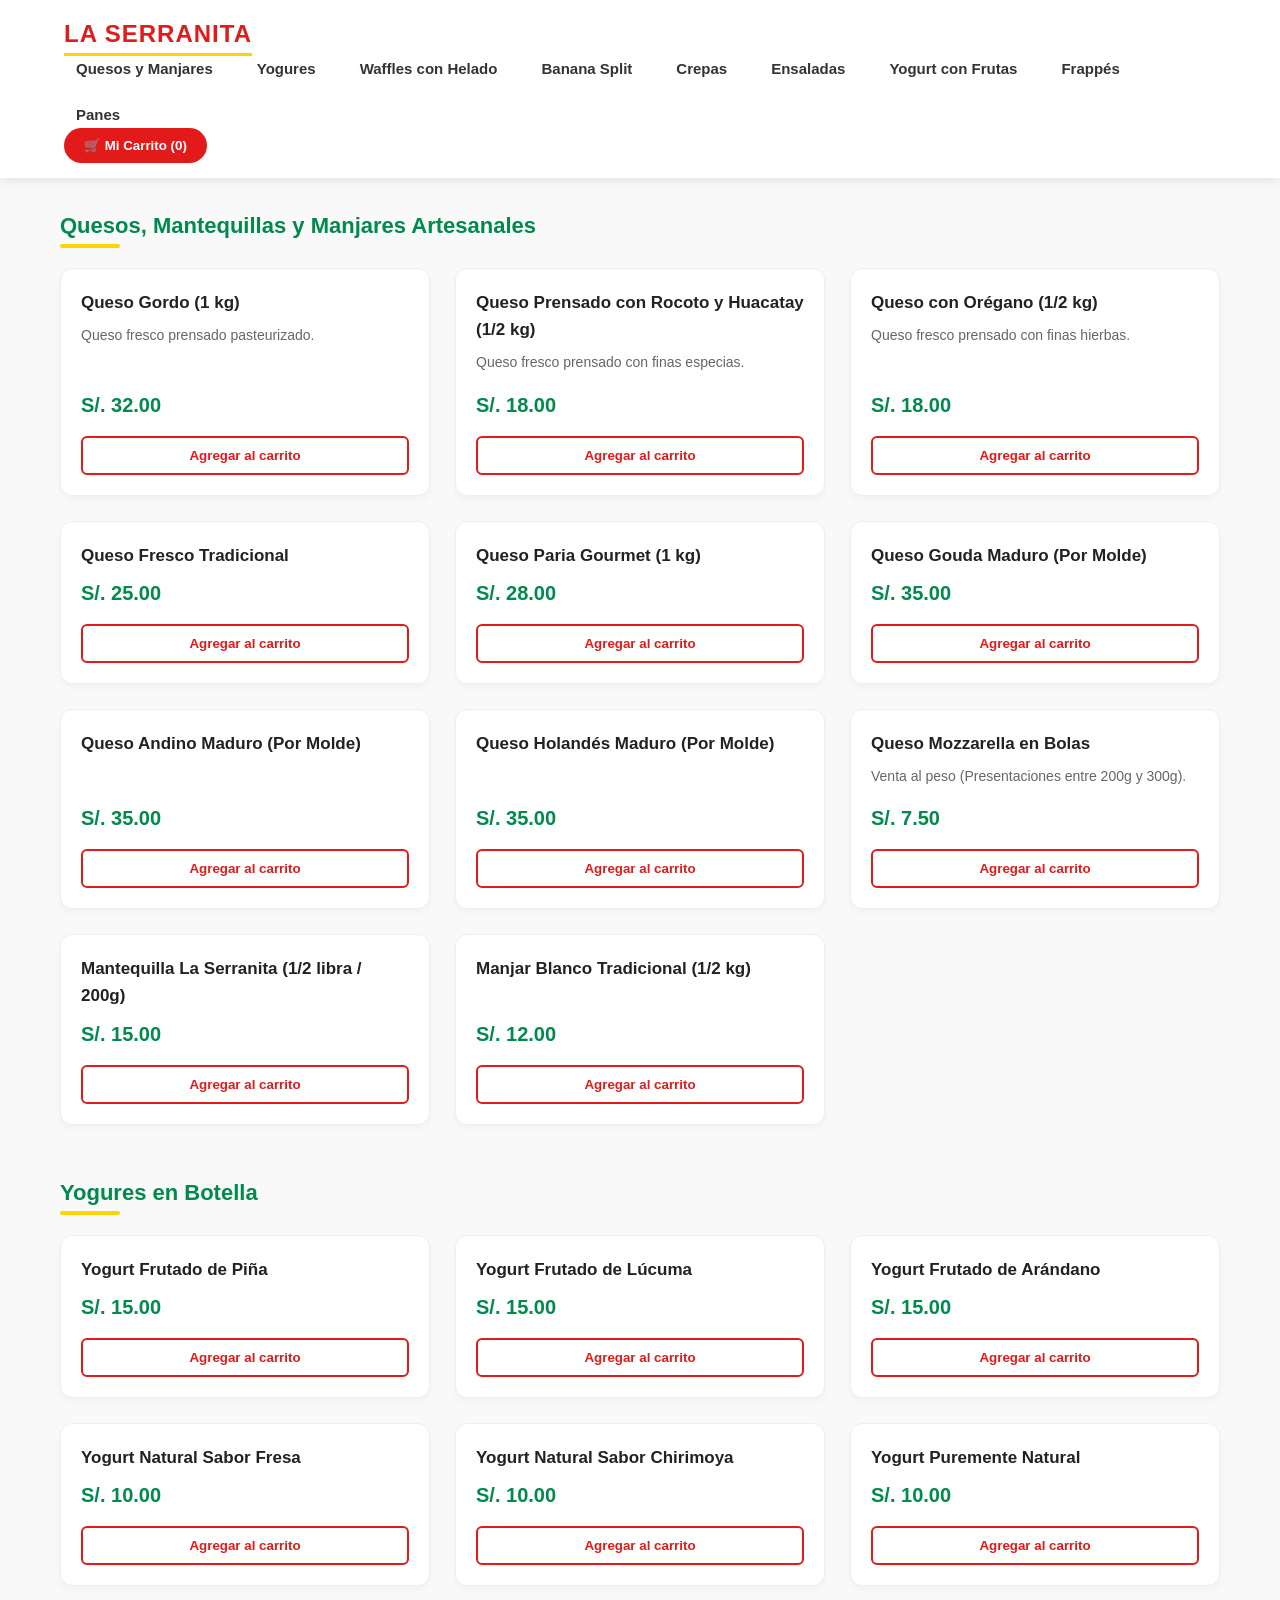
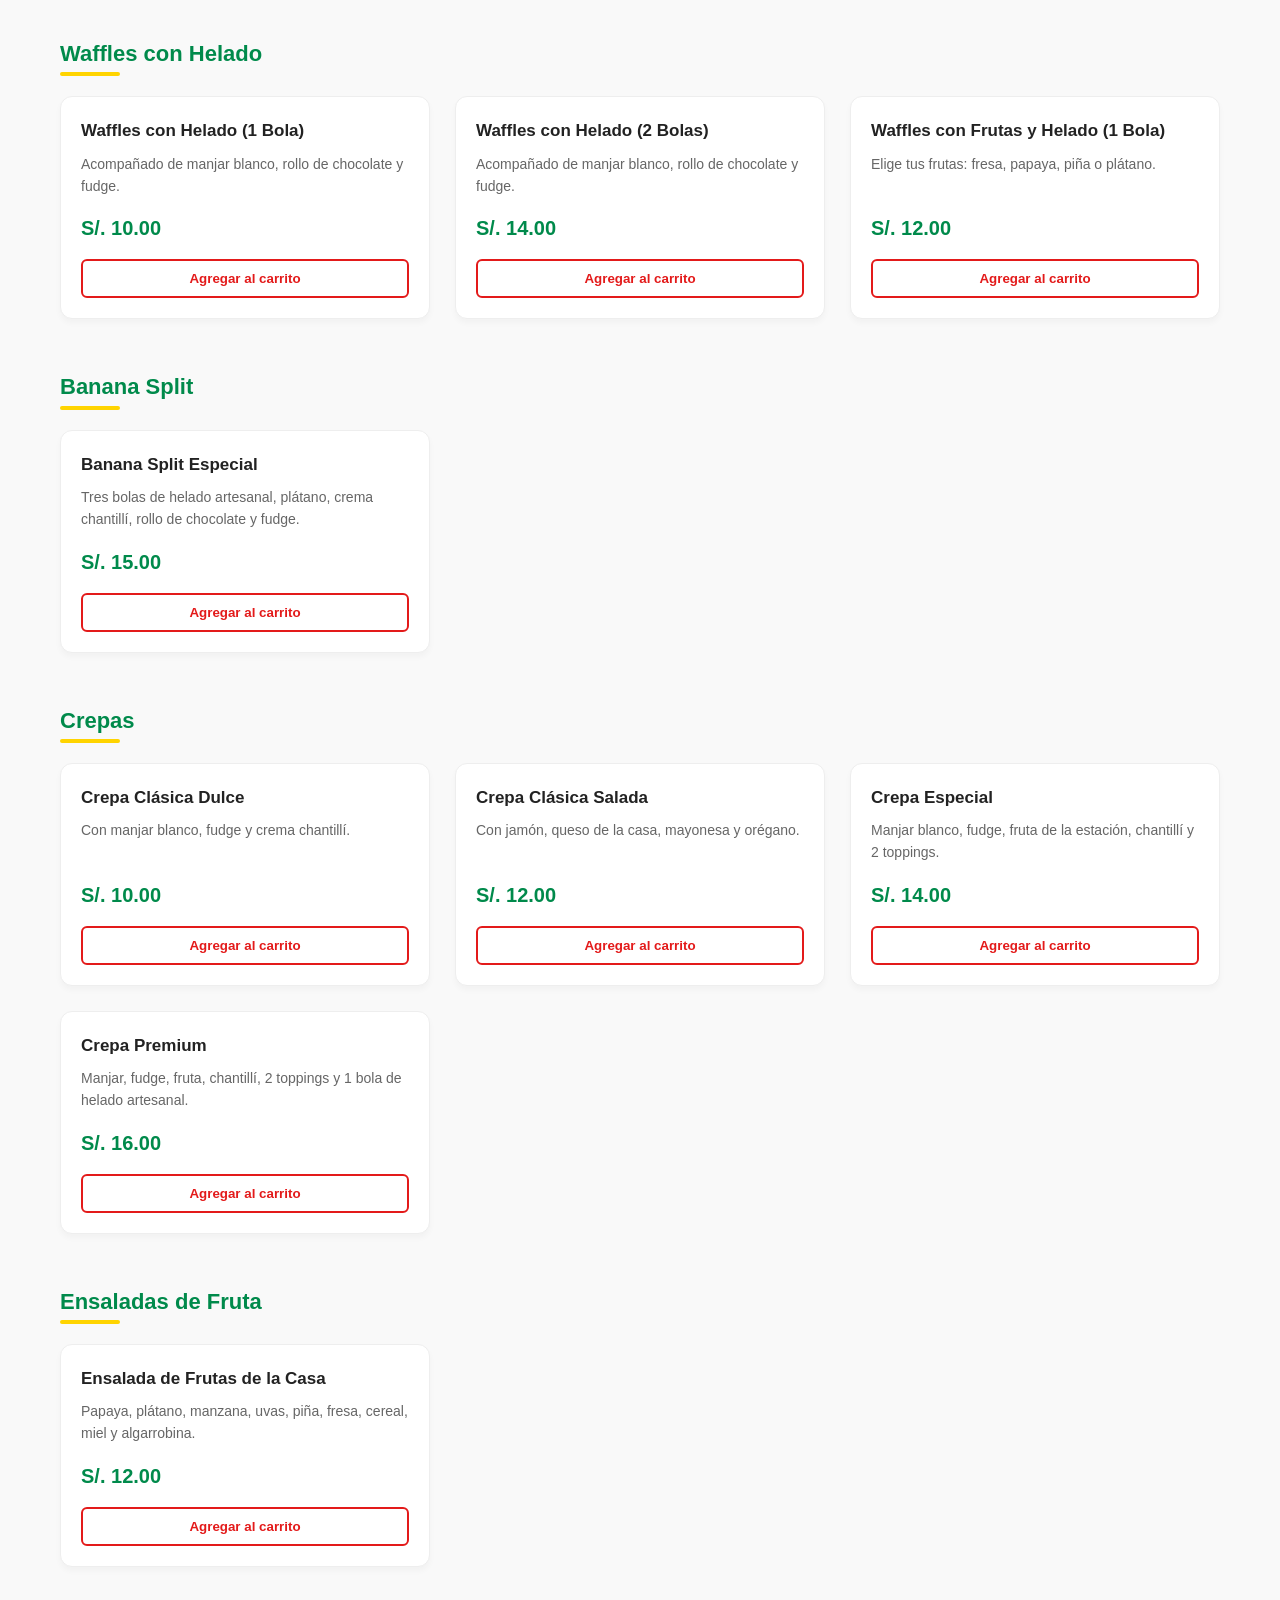
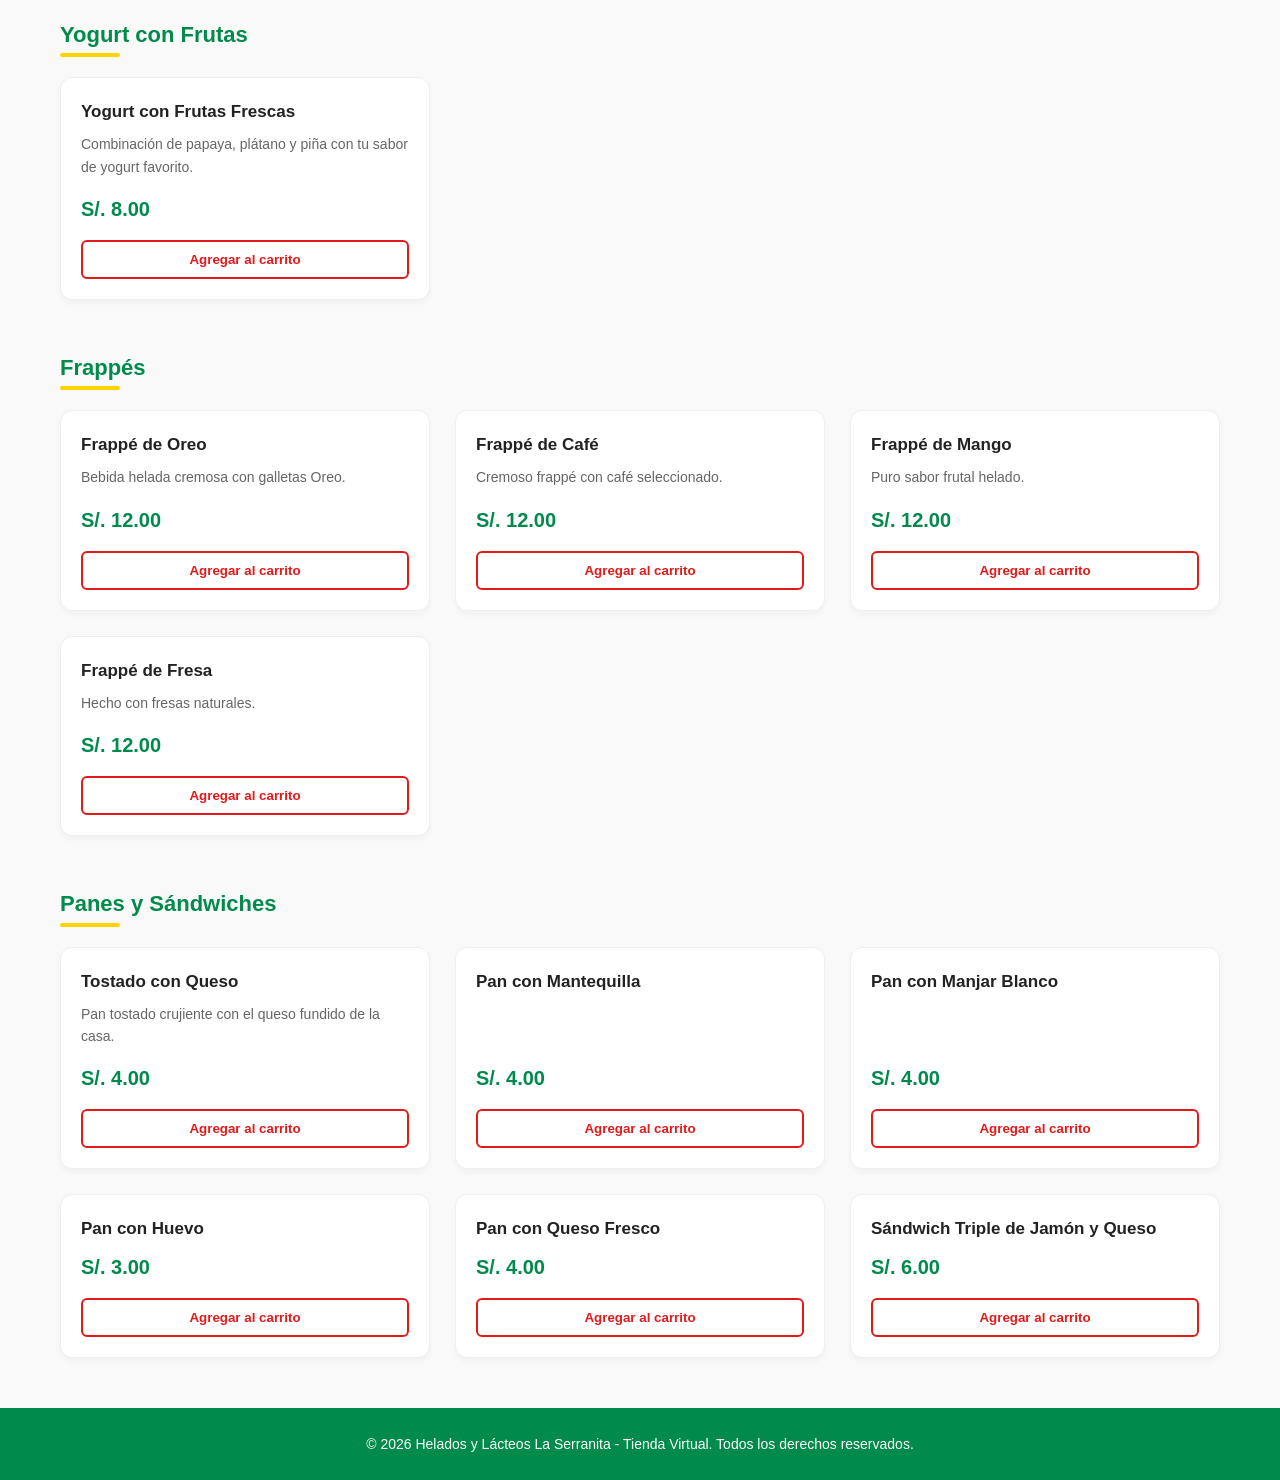
==== indice.html @ 6b5b80c8 "prueba" ====
<!DOCTYPE html>
<html lang="es">
<head>
    <meta charset="UTF-8">
    <meta name="viewport" content="width=device-width, initial-scale=1.0">
    <title>La Serranita - Helados, Lácteos y Cafetería</title>
    <link rel="stylesheet" href="estilos.css">
</head>
<body>

    <header>
        <div class="logo">
            <h1>La Serranita</h1>
        </div>
        <nav>
            <ul>
                <li><a href="#quesos-manjares">Quesos y Manjares</a></li>
                <li><a href="#yogures">Yogures</a></li>
                <li><a href="#waffles">Waffles con Helado</a></li>
                <li><a href="#banana-split">Banana Split</a></li>
                <li><a href="#crepas">Crepas</a></li>
                <li><a href="#ensaladas">Ensaladas</a></li>
                <li><a href="#yogurt-frutas">Yogurt con Frutas</a></li>
                <li><a href="#frappes">Frappés</a></li>
                <li><a href="#panes">Panes</a></li>
            </ul>
        </nav>
        <div class="carrito-compras">
            <button type="button">🛒 Mi Carrito (0)</button>
        </div>
    </header>

    <main>

        <section id="quesos-manjares">
            <h2>Quesos, Mantequillas y Manjares Artesanales</h2>
            <div class="grid-productos">
                <article class="item-producto">
                    <h3>Queso Gordo (1 kg)</h3>
                    <p>Queso fresco prensado pasteurizado.</p>
                    <p class="precio">S/. 32.00</p>
                    <button type="button">Agregar al carrito</button>
                </article>
                <article class="item-producto">
                    <h3>Queso Prensado con Rocoto y Huacatay (1/2 kg)</h3>
                    <p>Queso fresco prensado con finas especias.</p>
                    <p class="precio">S/. 18.00</p>
                    <button type="button">Agregar al carrito</button>
                </article>
                <article class="item-producto">
                    <h3>Queso con Orégano (1/2 kg)</h3>
                    <p>Queso fresco prensado con finas hierbas.</p>
                    <p class="precio">S/. 18.00</p>
                    <button type="button">Agregar al carrito</button>
                </article>
                <article class="item-producto">
                    <h3>Queso Fresco Tradicional</h3>
                    <p class="precio">S/. 25.00</p>
                    <button type="button">Agregar al carrito</button>
                </article>
                <article class="item-producto">
                    <h3>Queso Paria Gourmet (1 kg)</h3>
                    <p class="precio">S/. 28.00</p>
                    <button type="button">Agregar al carrito</button>
                </article>
                <article class="item-producto">
                    <h3>Queso Gouda Maduro (Por Molde)</h3>
                    <p class="precio">S/. 35.00</p>
                    <button type="button">Agregar al carrito</button>
                </article>
                <article class="item-producto">
                    <h3>Queso Andino Maduro (Por Molde)</h3>
                    <p class="precio">S/. 35.00</p>
                    <button type="button">Agregar al carrito</button>
                </article>
                <article class="item-producto">
                    <h3>Queso Holandés Maduro (Por Molde)</h3>
                    <p class="precio">S/. 35.00</p>
                    <button type="button">Agregar al carrito</button>
                </article>
                <article class="item-producto">
                    <h3>Queso Mozzarella en Bolas</h3>
                    <p>Venta al peso (Presentaciones entre 200g y 300g).</p>
                    <p class="precio">S/. 7.50</p>
                    <button type="button">Agregar al carrito</button>
                </article>
                <article class="item-producto">
                    <h3>Mantequilla La Serranita (1/2 libra / 200g)</h3>
                    <p class="precio">S/. 15.00</p>
                    <button type="button">Agregar al carrito</button>
                </article>
                <article class="item-producto">
                    <h3>Manjar Blanco Tradicional (1/2 kg)</h3>
                    <p class="precio">S/. 12.00</p>
                    <button type="button">Agregar al carrito</button>
                </article>
            </div>
        </section>

        <section id="yogures">
            <h2>Yogures en Botella</h2>
            <div class="grid-productos">
                <article class="item-producto">
                    <h3>Yogurt Frutado de Piña</h3>
                    <p class="precio">S/. 15.00</p>
                    <button type="button">Agregar al carrito</button>
                </article>
                <article class="item-producto">
                    <h3>Yogurt Frutado de Lúcuma</h3>
                    <p class="precio">S/. 15.00</p>
                    <button type="button">Agregar al carrito</button>
                </article>
                <article class="item-producto">
                    <h3>Yogurt Frutado de Arándano</h3>
                    <p class="precio">S/. 15.00</p>
                    <button type="button">Agregar al carrito</button>
                </article>
                <article class="item-producto">
                    <h3>Yogurt Natural Sabor Fresa</h3>
                    <p class="precio">S/. 10.00</p>
                    <button type="button">Agregar al carrito</button>
                </article>
                <article class="item-producto">
                    <h3>Yogurt Natural Sabor Chirimoya</h3>
                    <p class="precio">S/. 10.00</p>
                    <button type="button">Agregar al carrito</button>
                </article>
                <article class="item-producto">
                    <h3>Yogurt Puremente Natural</h3>
                    <p class="precio">S/. 10.00</p>
                    <button type="button">Agregar al carrito</button>
                </article>
            </div>
        </section>

        <section id="waffles">
            <h2>Waffles con Helado</h2>
            <div class="grid-productos">
                <article class="item-producto">
                    <h3>Waffles con Helado (1 Bola)</h3>
                    <p>Acompañado de manjar blanco, rollo de chocolate y fudge.</p>
                    <p class="precio">S/. 10.00</p>
                    <button type="button">Agregar al carrito</button>
                </article>
                <article class="item-producto">
                    <h3>Waffles con Helado (2 Bolas)</h3>
                    <p>Acompañado de manjar blanco, rollo de chocolate y fudge.</p>
                    <p class="precio">S/. 14.00</p>
                    <button type="button">Agregar al carrito</button>
                </article>
                <article class="item-producto">
                    <h3>Waffles con Frutas y Helado (1 Bola)</h3>
                    <p>Elige tus frutas: fresa, papaya, piña o plátano.</p>
                    <p class="precio">S/. 12.00</p>
                    <button type="button">Agregar al carrito</button>
                </article>
            </div>
        </section>

        <section id="banana-split">
            <h2>Banana Split</h2>
            <div class="grid-productos">
                <article class="item-producto">
                    <h3>Banana Split Especial</h3>
                    <p>Tres bolas de helado artesanal, plátano, crema chantillí, rollo de chocolate y fudge.</p>
                    <p class="precio">S/. 15.00</p>
                    <button type="button">Agregar al carrito</button>
                </article>
            </div>
        </section>

        <section id="crepas">
            <h2>Crepas</h2>
            <div class="grid-productos">
                <article class="item-producto">
                    <h3>Crepa Clásica Dulce</h3>
                    <p>Con manjar blanco, fudge y crema chantillí.</p>
                    <p class="precio">S/. 10.00</p>
                    <button type="button">Agregar al carrito</button>
                </article>
                <article class="item-producto">
                    <h3>Crepa Clásica Salada</h3>
                    <p>Con jamón, queso de la casa, mayonesa y orégano.</p>
                    <p class="precio">S/. 12.00</p>
                    <button type="button">Agregar al carrito</button>
                </article>
                <article class="item-producto">
                    <h3>Crepa Especial</h3>
                    <p>Manjar blanco, fudge, fruta de la estación, chantillí y 2 toppings.</p>
                    <p class="precio">S/. 14.00</p>
                    <button type="button">Agregar al carrito</button>
                </article>
                <article class="item-producto">
                    <h3>Crepa Premium</h3>
                    <p>Manjar, fudge, fruta, chantillí, 2 toppings y 1 bola de helado artesanal.</p>
                    <p class="precio">S/. 16.00</p>
                    <button type="button">Agregar al carrito</button>
                </article>
            </div>
        </section>

        <section id="ensaladas">
            <h2>Ensaladas de Fruta</h2>
            <div class="grid-productos">
                <article class="item-producto">
                    <h3>Ensalada de Frutas de la Casa</h3>
                    <p>Papaya, plátano, manzana, uvas, piña, fresa, cereal, miel y algarrobina.</p>
                    <p class="precio">S/. 12.00</p>
                    <button type="button">Agregar al carrito</button>
                </article>
            </div>
        </section>

        <section id="yogurt-frutas">
            <h2>Yogurt con Frutas</h2>
            <div class="grid-productos">
                <article class="item-producto">
                    <h3>Yogurt con Frutas Frescas</h3>
                    <p>Combinación de papaya, plátano y piña con tu sabor de yogurt favorito.</p>
                    <p class="precio">S/. 8.00</p>
                    <button type="button">Agregar al carrito</button>
                </article>
            </div>
        </section>

        <section id="frappes">
            <h2>Frappés</h2>
            <div class="grid-productos">
                <article class="item-producto">
                    <h3>Frappé de Oreo</h3>
                    <p>Bebida helada cremosa con galletas Oreo.</p>
                    <p class="precio">S/. 12.00</p>
                    <button type="button">Agregar al carrito</button>
                </article>
                <article class="item-producto">
                    <h3>Frappé de Café</h3>
                    <p>Cremoso frappé con café seleccionado.</p>
                    <p class="precio">S/. 12.00</p>
                    <button type="button">Agregar al carrito</button>
                </article>
                <article class="item-producto">
                    <h3>Frappé de Mango</h3>
                    <p>Puro sabor frutal helado.</p>
                    <p class="precio">S/. 12.00</p>
                    <button type="button">Agregar al carrito</button>
                </article>
                <article class="item-producto">
                    <h3>Frappé de Fresa</h3>
                    <p>Hecho con fresas naturales.</p>
                    <p class="precio">S/. 12.00</p>
                    <button type="button">Agregar al carrito</button>
                </article>
            </div>
        </section>

        <section id="panes">
            <h2>Panes y Sándwiches</h2>
            <div class="grid-productos">
                <article class="item-producto">
                    <h3>Tostado con Queso</h3>
                    <p>Pan tostado crujiente con el queso fundido de la casa.</p>
                    <p class="precio">S/. 4.00</p>
                    <button type="button">Agregar al carrito</button>
                </article>
                <article class="item-producto">
                    <h3>Pan con Mantequilla</h3>
                    <p class="precio">S/. 4.00</p>
                    <button type="button">Agregar al carrito</button>
                </article>
                <article class="item-producto">
                    <h3>Pan con Manjar Blanco</h3>
                    <p class="precio">S/. 4.00</p>
                    <button type="button">Agregar al carrito</button>
                </article>
                <article class="item-producto">
                    <h3>Pan con Huevo</h3>
                    <p class="precio">S/. 3.00</p>
                    <button type="button">Agregar al carrito</button>
                </article>
                <article class="item-producto">
                    <h3>Pan con Queso Fresco</h3>
                    <p class="precio">S/. 4.00</p>
                    <button type="button">Agregar al carrito</button>
                </article>
                <article class="item-producto">
                    <h3>Sándwich Triple de Jamón y Queso</h3>
                    <p class="precio">S/. 6.00</p>
                    <button type="button">Agregar al carrito</button>
                </article>
            </div>
        </section>

    </main>

    <footer>
        <p>&copy; 2026 Helados y Lácteos La Serranita - Tienda Virtual. Todos los derechos reservados.</p>
    </footer>

</body>
</html>
---- estilos.css ----
/* ==========================================================================
   1. CONFIGURACIÓN GENERAL Y VARIABLES DE COLOR
   ========================================================================== */
:root {
    --color-principal-rojo: #E31A1A;   /* Rojo del logo */
    --color-secundario-verde: #008A4B; /* Verde del logo */
    --color-acento-amarillo: #FFD400;  /* Amarillo del logo */
    --color-fondo-gris: #F9F9F9;       /* Fondo suave para la web */
    --color-texto-oscuro: #333333;     /* Texto legible */
    --fuente-principal: 'Segoe UI', Tahoma, Geneva, Verdana, sans-serif;
}

* {
    margin: 0;
    padding: 0;
    box-sizing: border-box;
}

body {
    font-family: var(--fuente-principal);
    background-color: var(--color-fondo-gris);
    color: var(--color-texto-oscuro);
    line-height: 1.6;
}

/* ==========================================================================
   2. CABECERA (HEADER) Y NAVEGACIÓN
   ========================================================================== */
header {
    background-color: #FFFFFF;
    box-shadow: 0 4px 10px rgba(0,0,0,0.08);
    position: sticky;
    top: 0;
    z-index: 1000;
    padding: 15px 5%;
    display: flex;
    justify-content: space-between;
    align-items: center;
    flex-wrap: wrap;
}

.logo h1 {
    color: var(--color-principal-rojo);
    font-size: 24px;
    font-weight: 800;
    text-transform: uppercase;
    letter-spacing: 1px;
    border-bottom: 3px solid var(--color-acento-amarillo);
}

nav ul {
    display: flex;
    list-style: none;
    gap: 20px;
    flex-wrap: wrap;
}

nav ul li a {
    text-decoration: none;
    color: var(--color-texto-oscuro);
    font-weight: 600;
    font-size: 15px;
    padding: 8px 12px;
    border-radius: 5px;
    transition: all 0.3s ease;
}

/* Efecto al pasar el mouse por el menú */
nav ul li a:hover {
    color: #FFFFFF;
    background-color: var(--color-secundario-verde);
}

/* Botón del Carrito */
.carrito-compras button {
    background-color: var(--color-principal-rojo);
    color: #FFFFFF;
    border: none;
    padding: 10px 20px;
    font-weight: bold;
    border-radius: 25px;
    cursor: pointer;
    transition: transform 0.2s ease, background-color 0.3s ease;
}

.carrito-compras button:hover {
    background-color: #B51212;
    transform: scale(1.05);
}

/* ==========================================================================
   3. SECCIONES Y CONTENEDOR DE PRODUCTOS (GRID)
   ========================================================================== */
main {
    max-width: 1200px;
    margin: 30px auto;
    padding: 0 20px;
}

section {
    margin-bottom: 50px;
    scroll-margin-top: 100px; /* Evita que el menú fijo tape el título al hacer clic */
}

section h2 {
    color: var(--color-secundario-verde);
    font-size: 22px;
    margin-bottom: 20px;
    position: relative;
    padding-bottom: 5px;
}

/* Línea decorativa verde debajo de cada título de categoría */
section h2::after {
    content: '';
    position: absolute;
    bottom: 0;
    left: 0;
    width: 60px;
    height: 4px;
    background-color: var(--color-acento-amarillo);
    border-radius: 2px;
}

/* Rejilla inteligente que se adapta sola al tamaño de pantalla */
.grid-productos {
    display: grid;
    grid-template-columns: repeat(auto-fill, minmax(280px, 1fr));
    gap: 25px;
}

/* ==========================================================================
   4. TARJETA DE PRODUCTO INDIVIDUAL (CARD)
   ========================================================================== */
.item-producto {
    background-color: #FFFFFF;
    border-radius: 12px;
    padding: 20px;
    box-shadow: 0 4px 6px rgba(0,0,0,0.03);
    border: 1px solid #EEEEEE;
    display: flex;
    flex-direction: column;
    justify-content: space-between;
    transition: transform 0.3s ease, box-shadow 0.3s ease;
}

.item-producto:hover {
    transform: translateY(-5px);
    box-shadow: 0 8px 15px rgba(0,0,0,0.1);
}

.item-producto h3 {
    font-size: 17px;
    color: #222222;
    margin-bottom: 8px;
}

.item-producto p {
    font-size: 14px;
    color: #666666;
    margin-bottom: 15px;
}

/* Estilo para el precio destacado */
.item-producto .precio {
    font-size: 20px;
    color: var(--color-secundario-verde);
    font-weight: 700;
    margin-top: auto; /* Empuja el precio y botón al fondo de la tarjeta */
    margin-bottom: 15px;
}

/* Botón de agregar de la tarjeta */
.item-producto button {
    background-color: transparent;
    color: var(--color-principal-rojo);
    border: 2px solid var(--color-principal-rojo);
    padding: 10px;
    font-weight: 700;
    border-radius: 6px;
    cursor: pointer;
    width: 100%;
    transition: all 0.3s ease;
}

.item-producto button:hover {
    background-color: var(--color-principal-rojo);
    color: #FFFFFF;
}

/* ==========================================================================
   5. PIE DE PÁGINA (FOOTER)
   ========================================================================== */
footer {
    background-color: var(--color-secundario-verde);
    color: #FFFFFF;
    text-align: center;
    padding: 25px;
    margin-top: 50px;
    font-size: 14px;
}
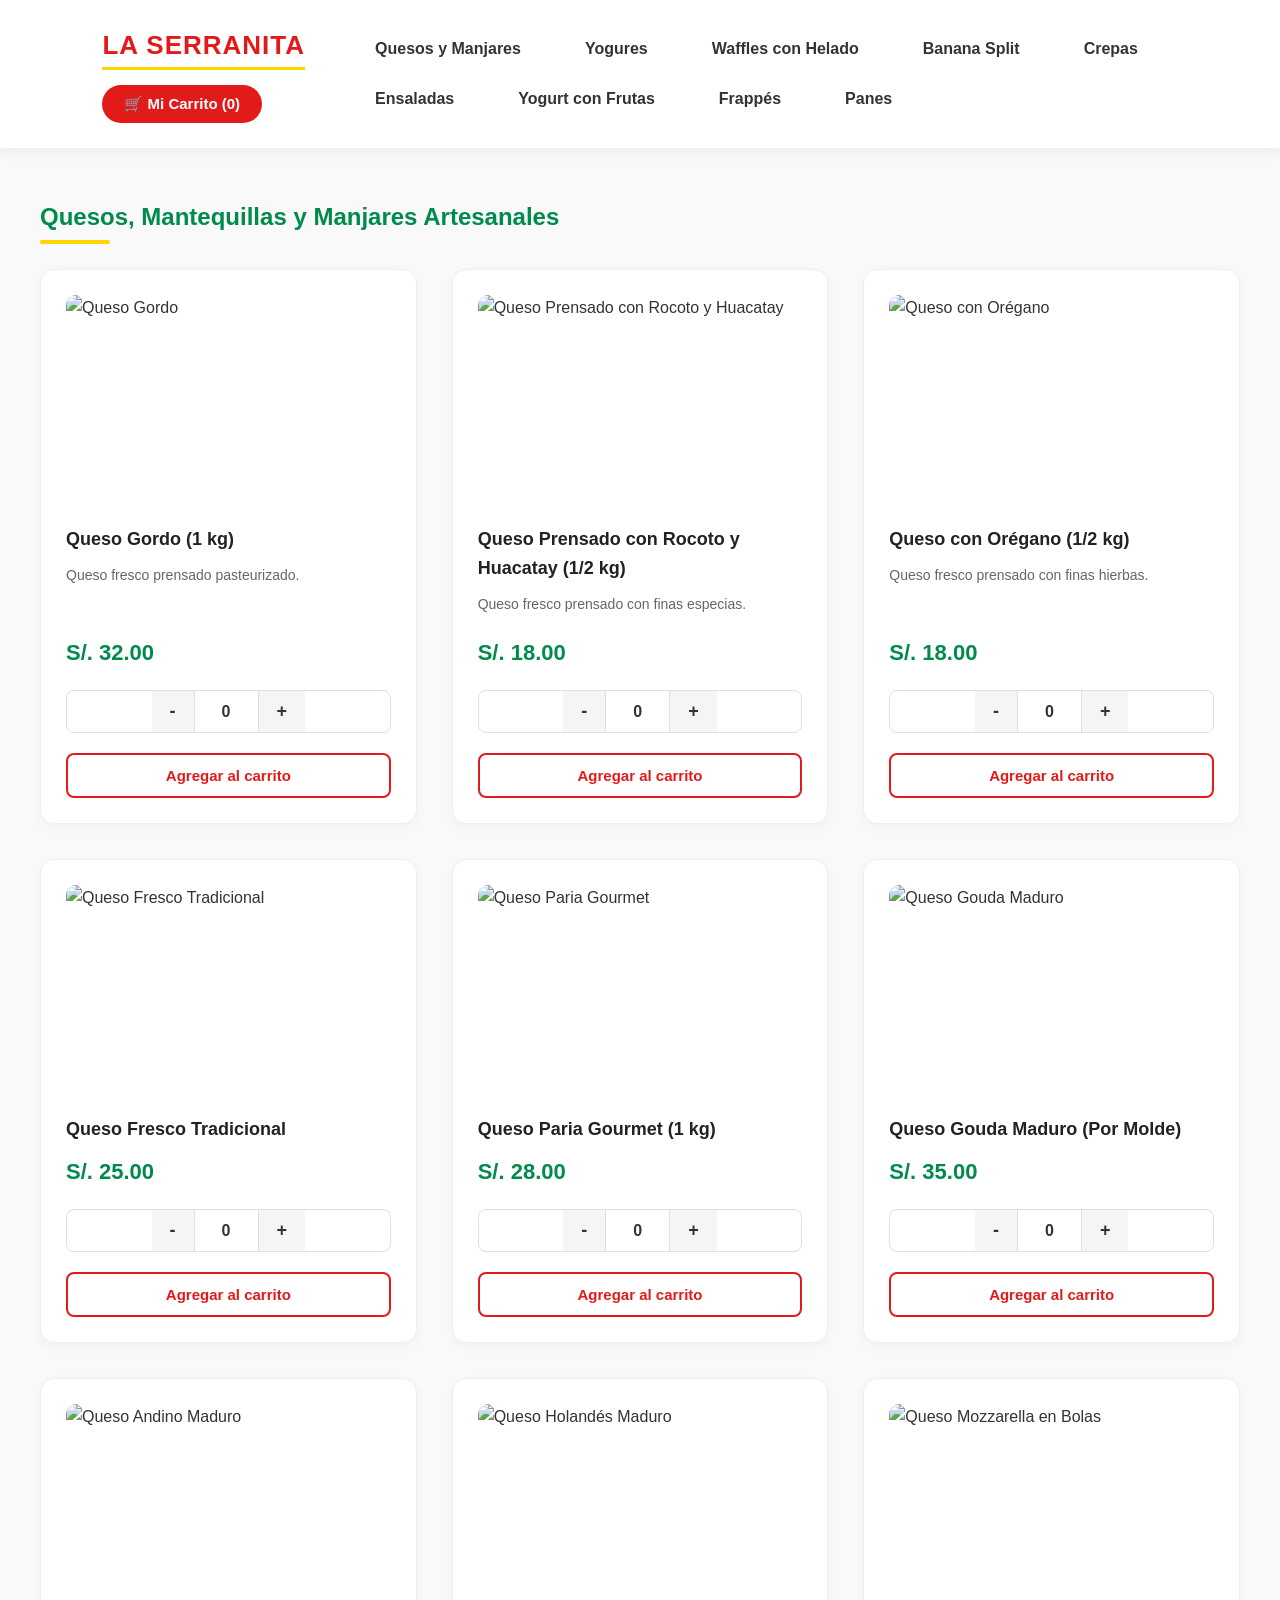
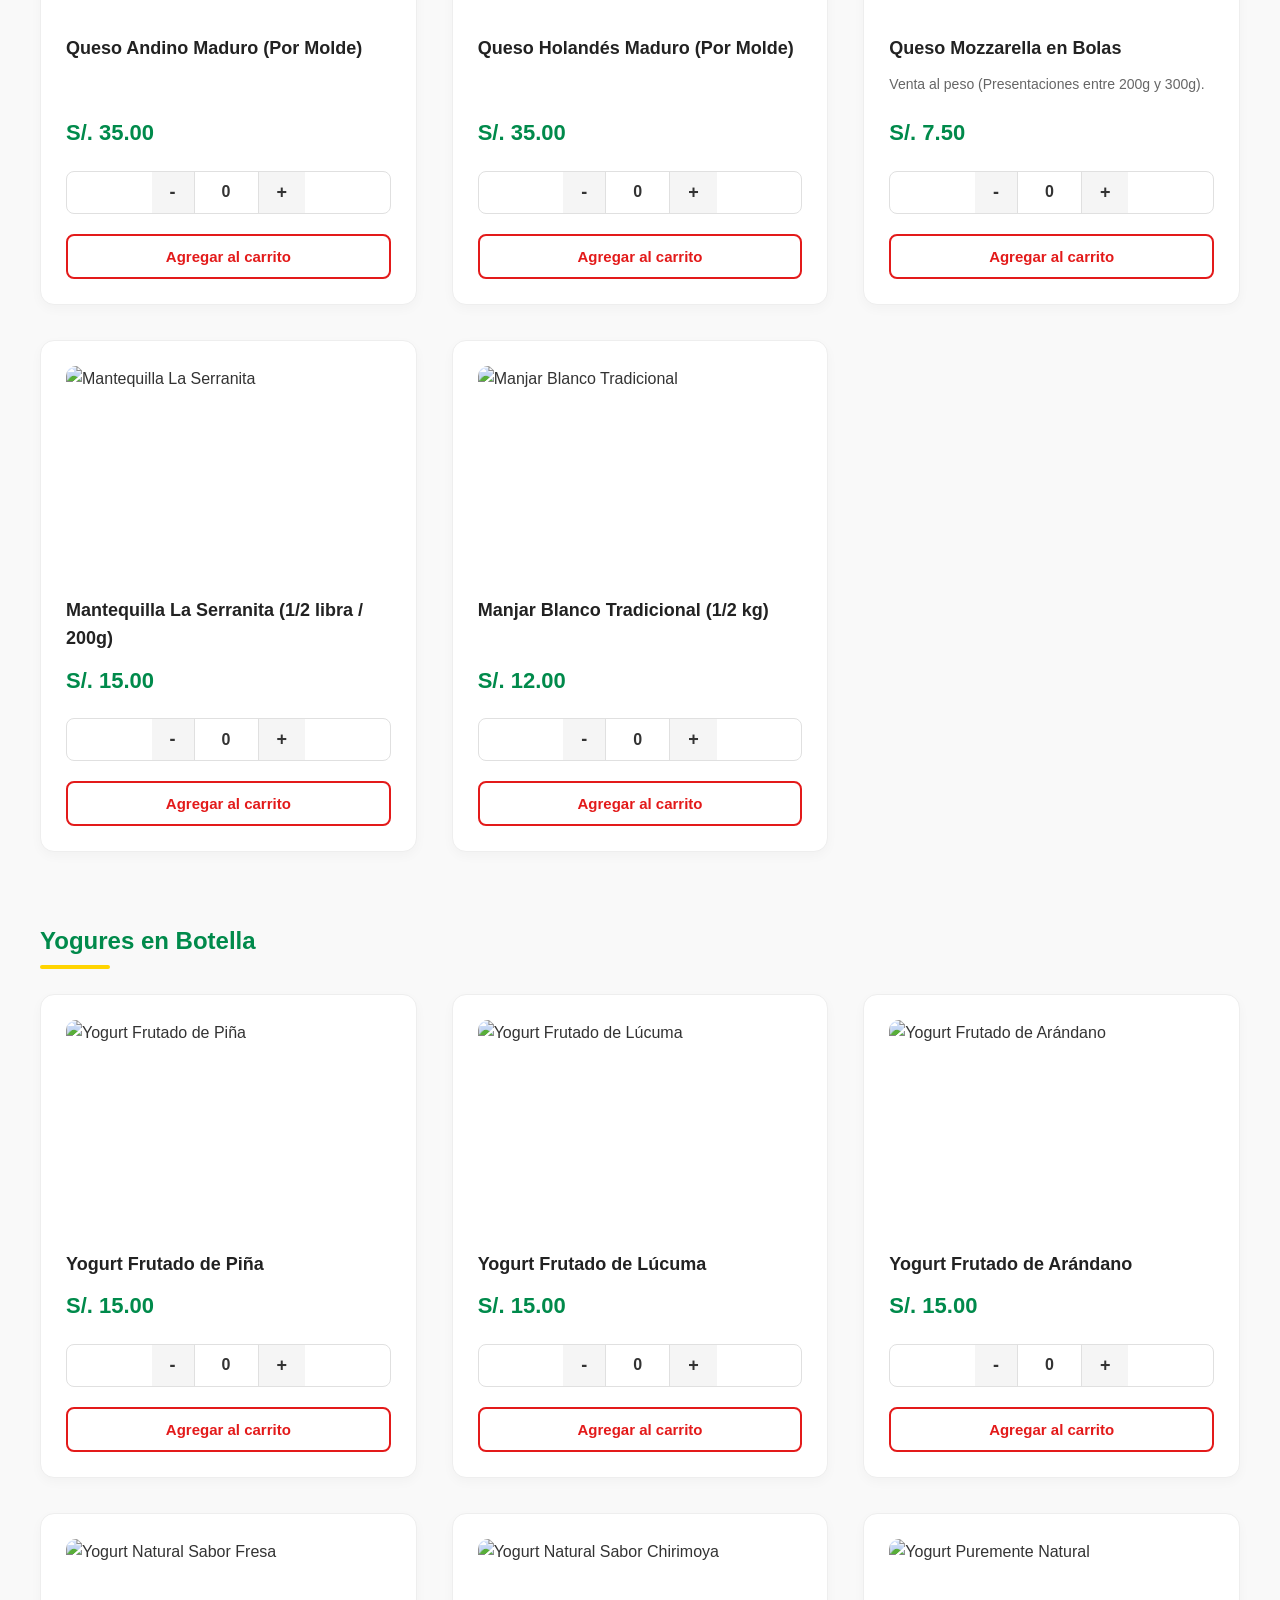
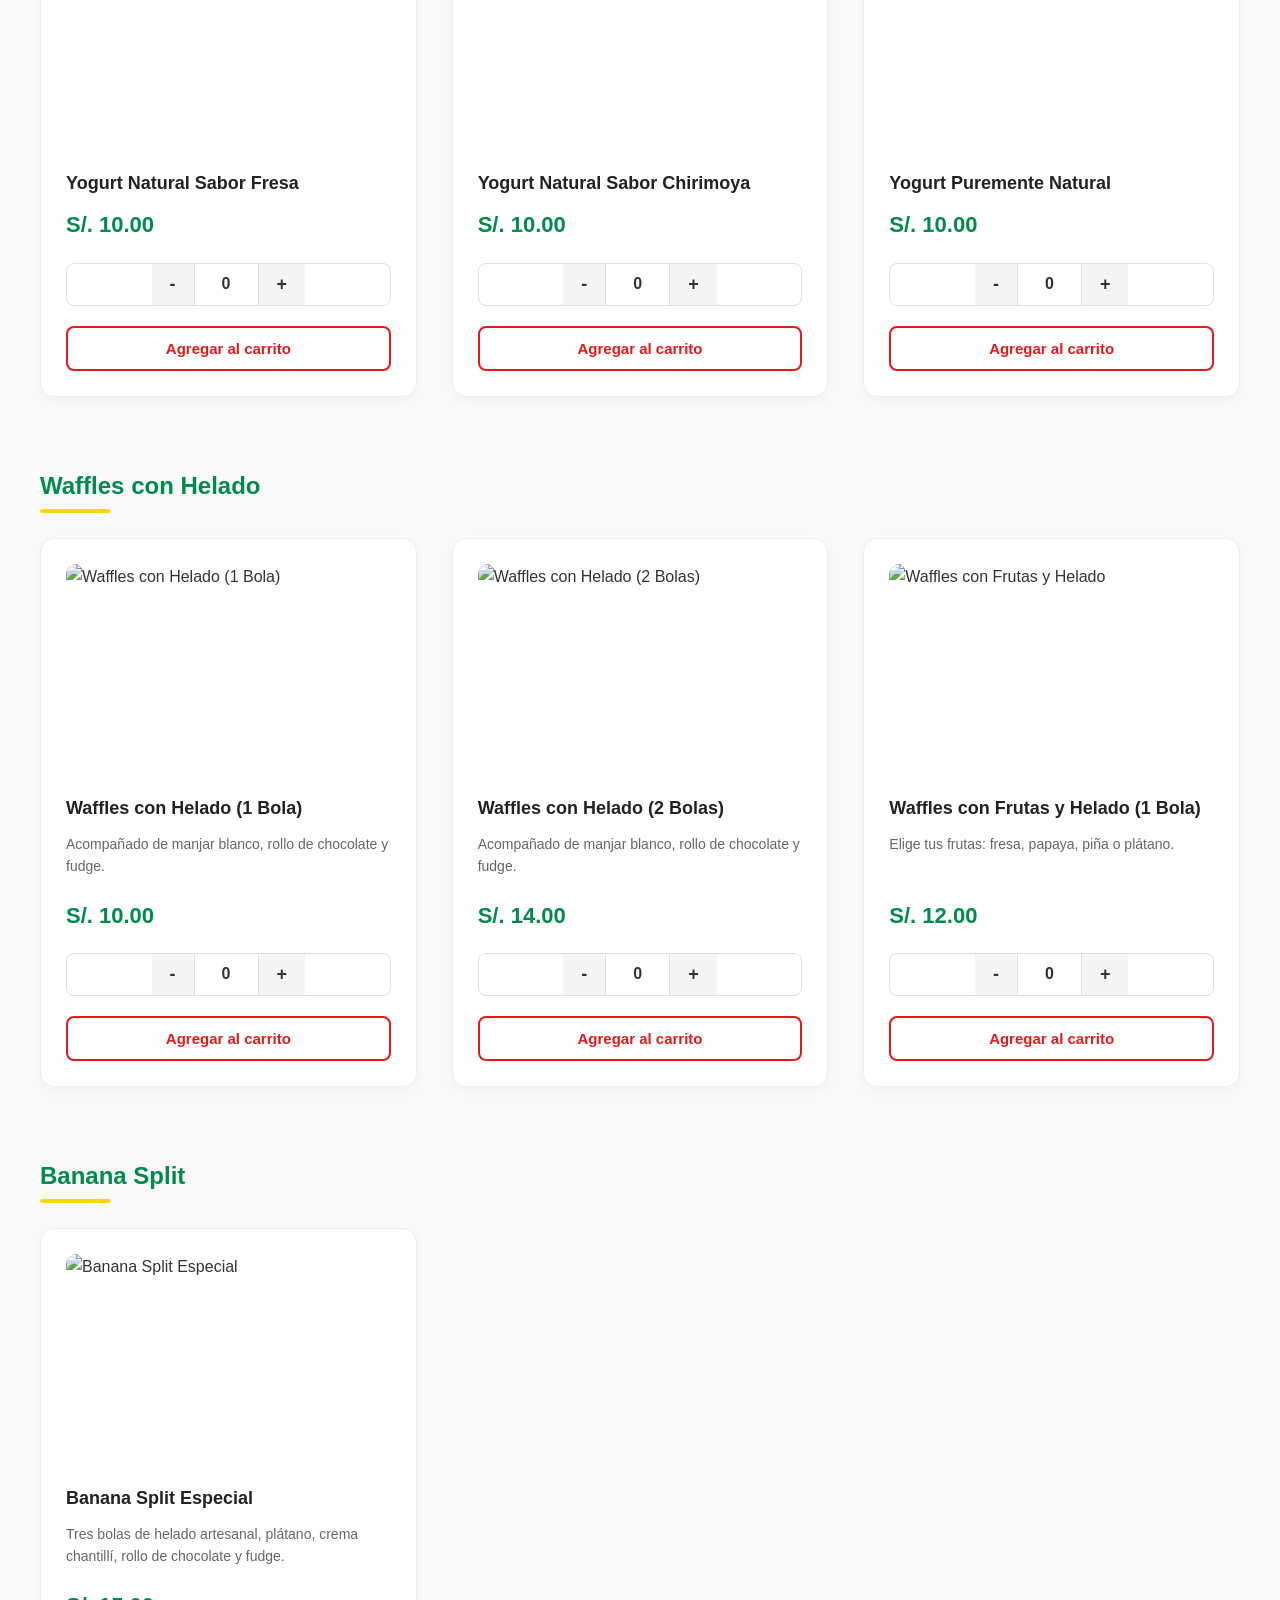
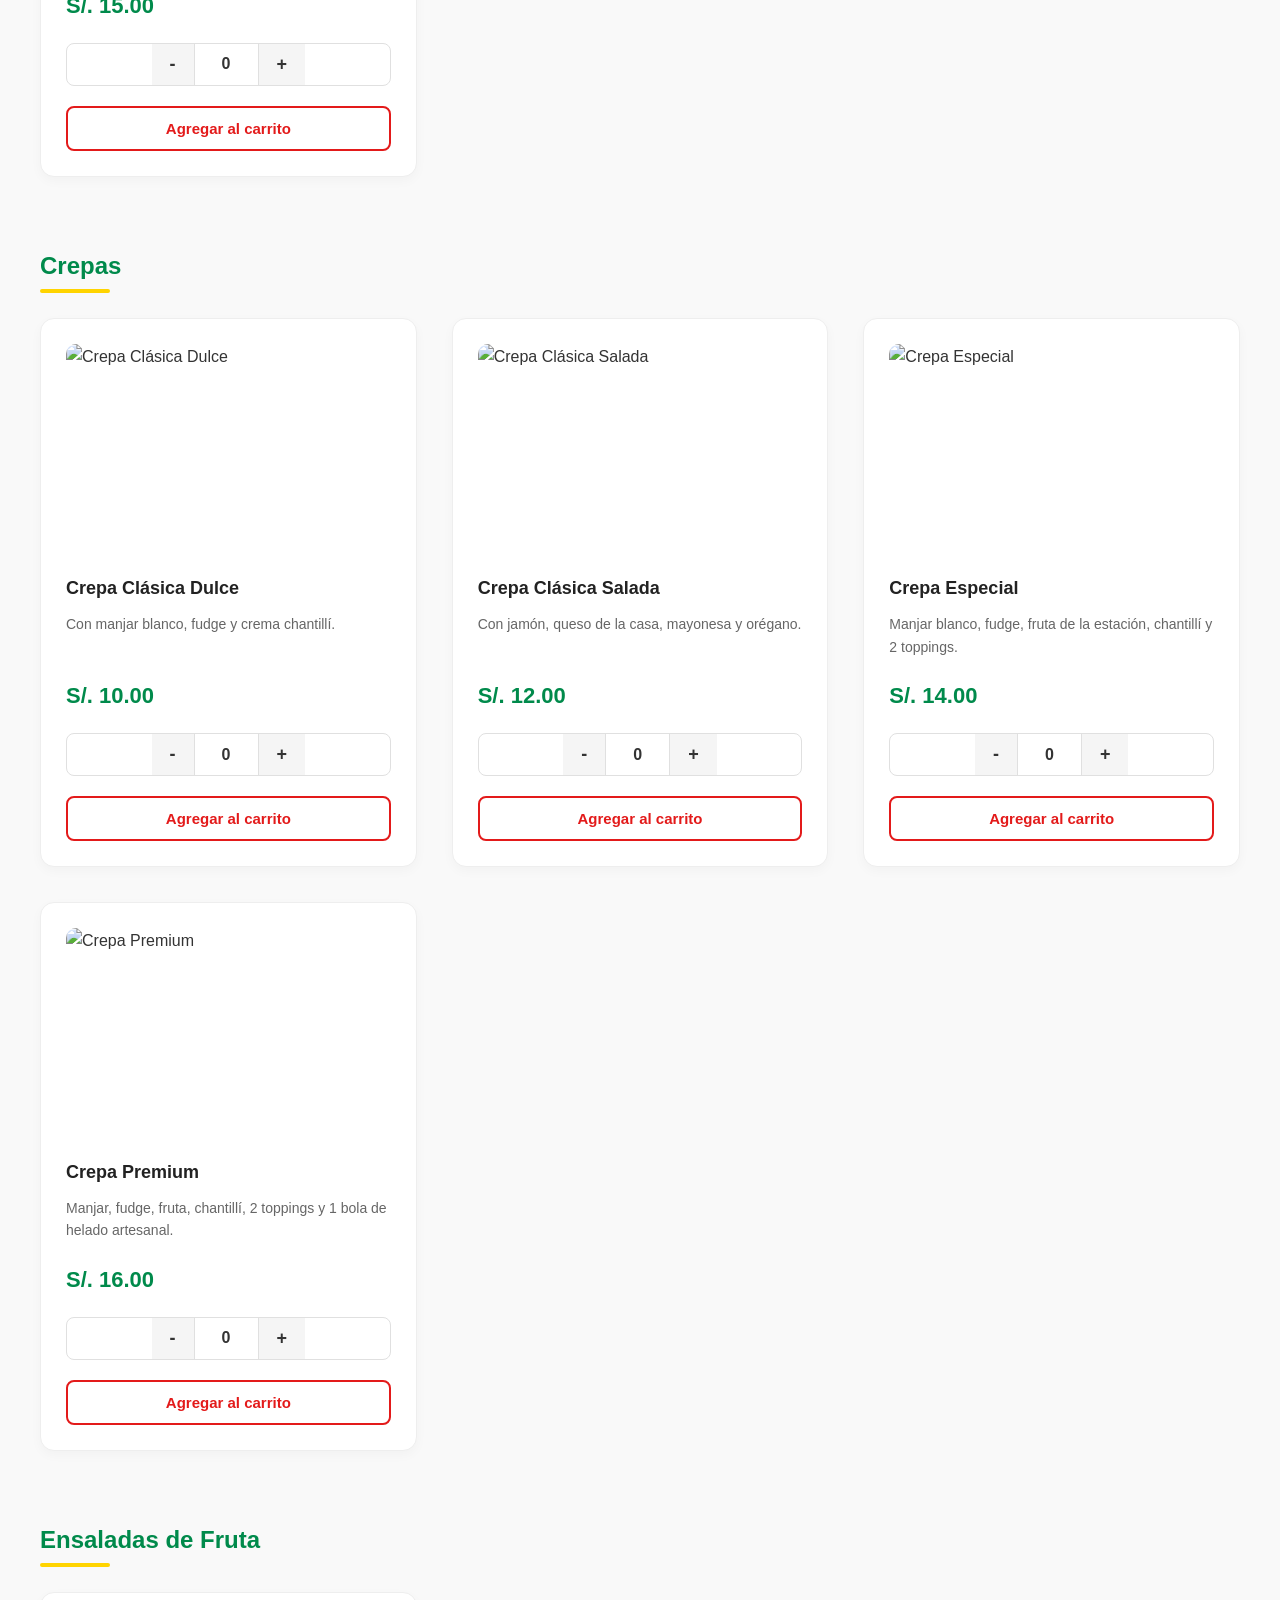
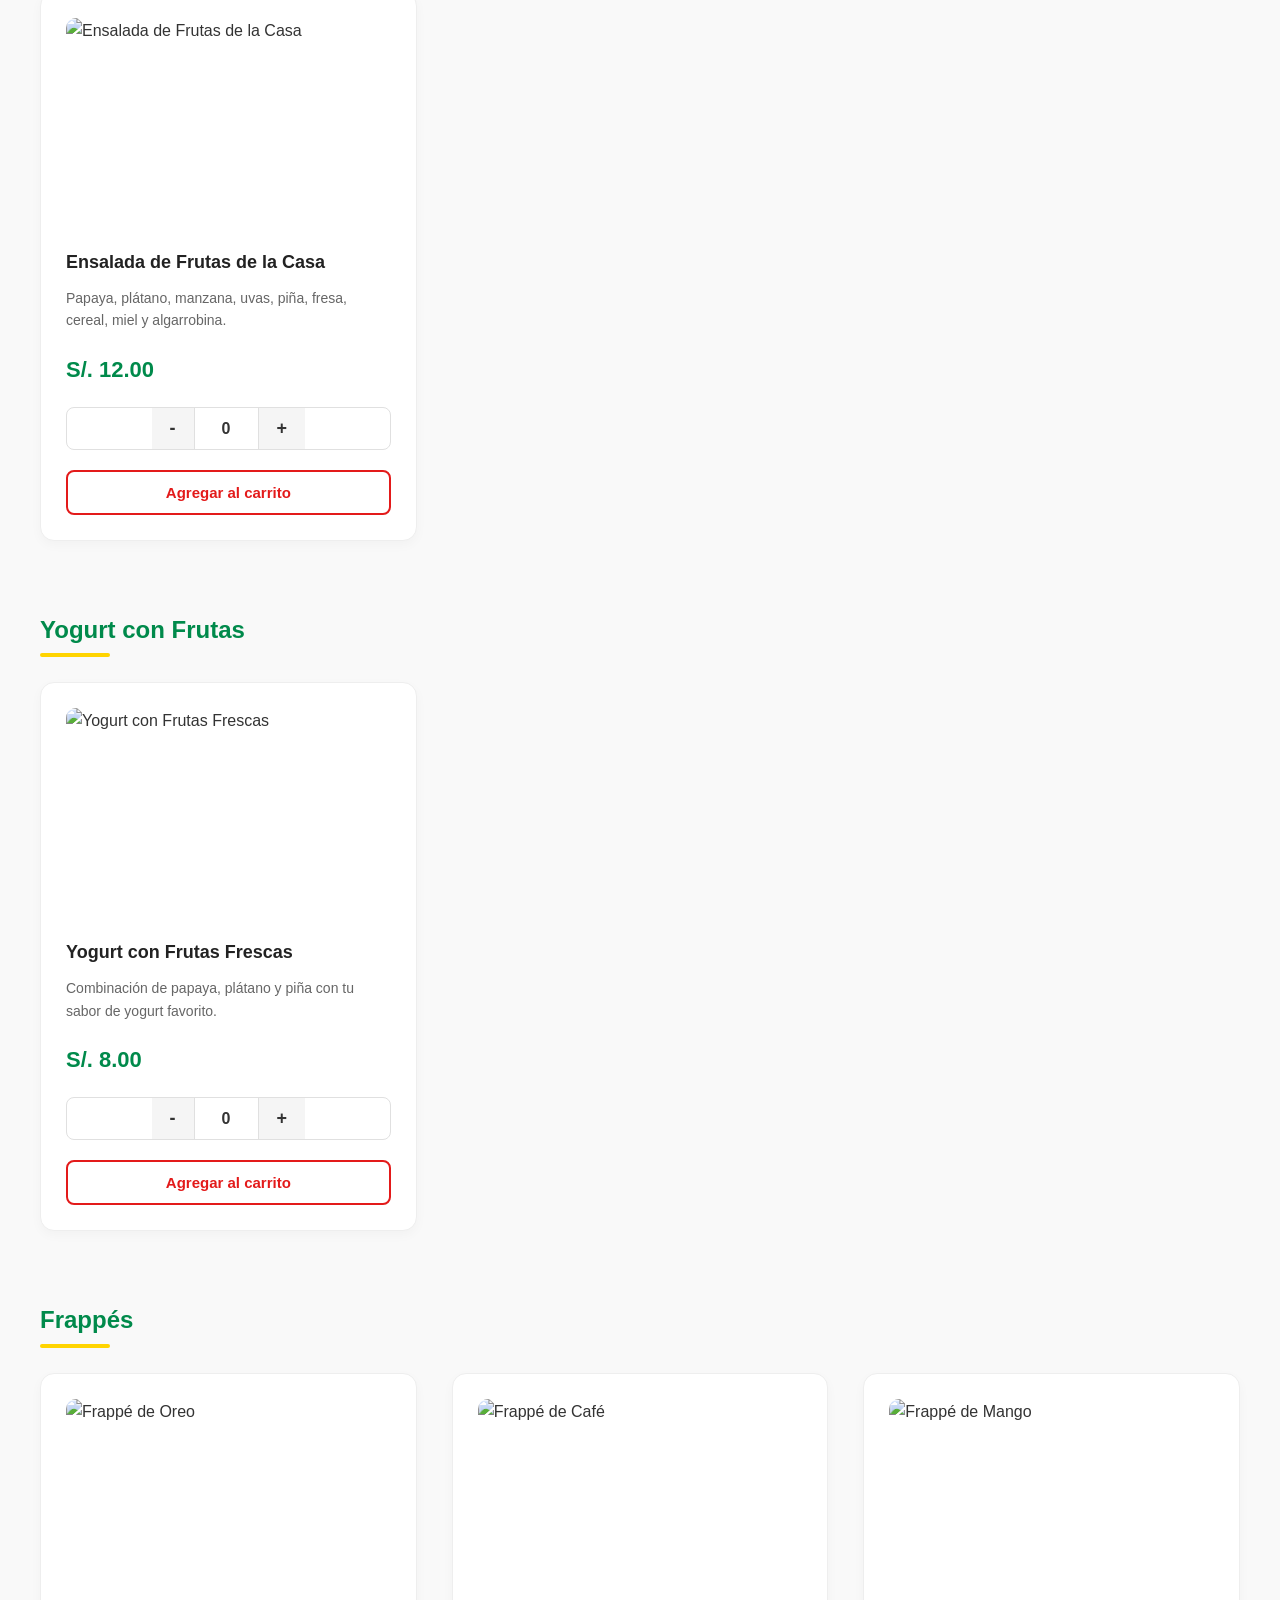
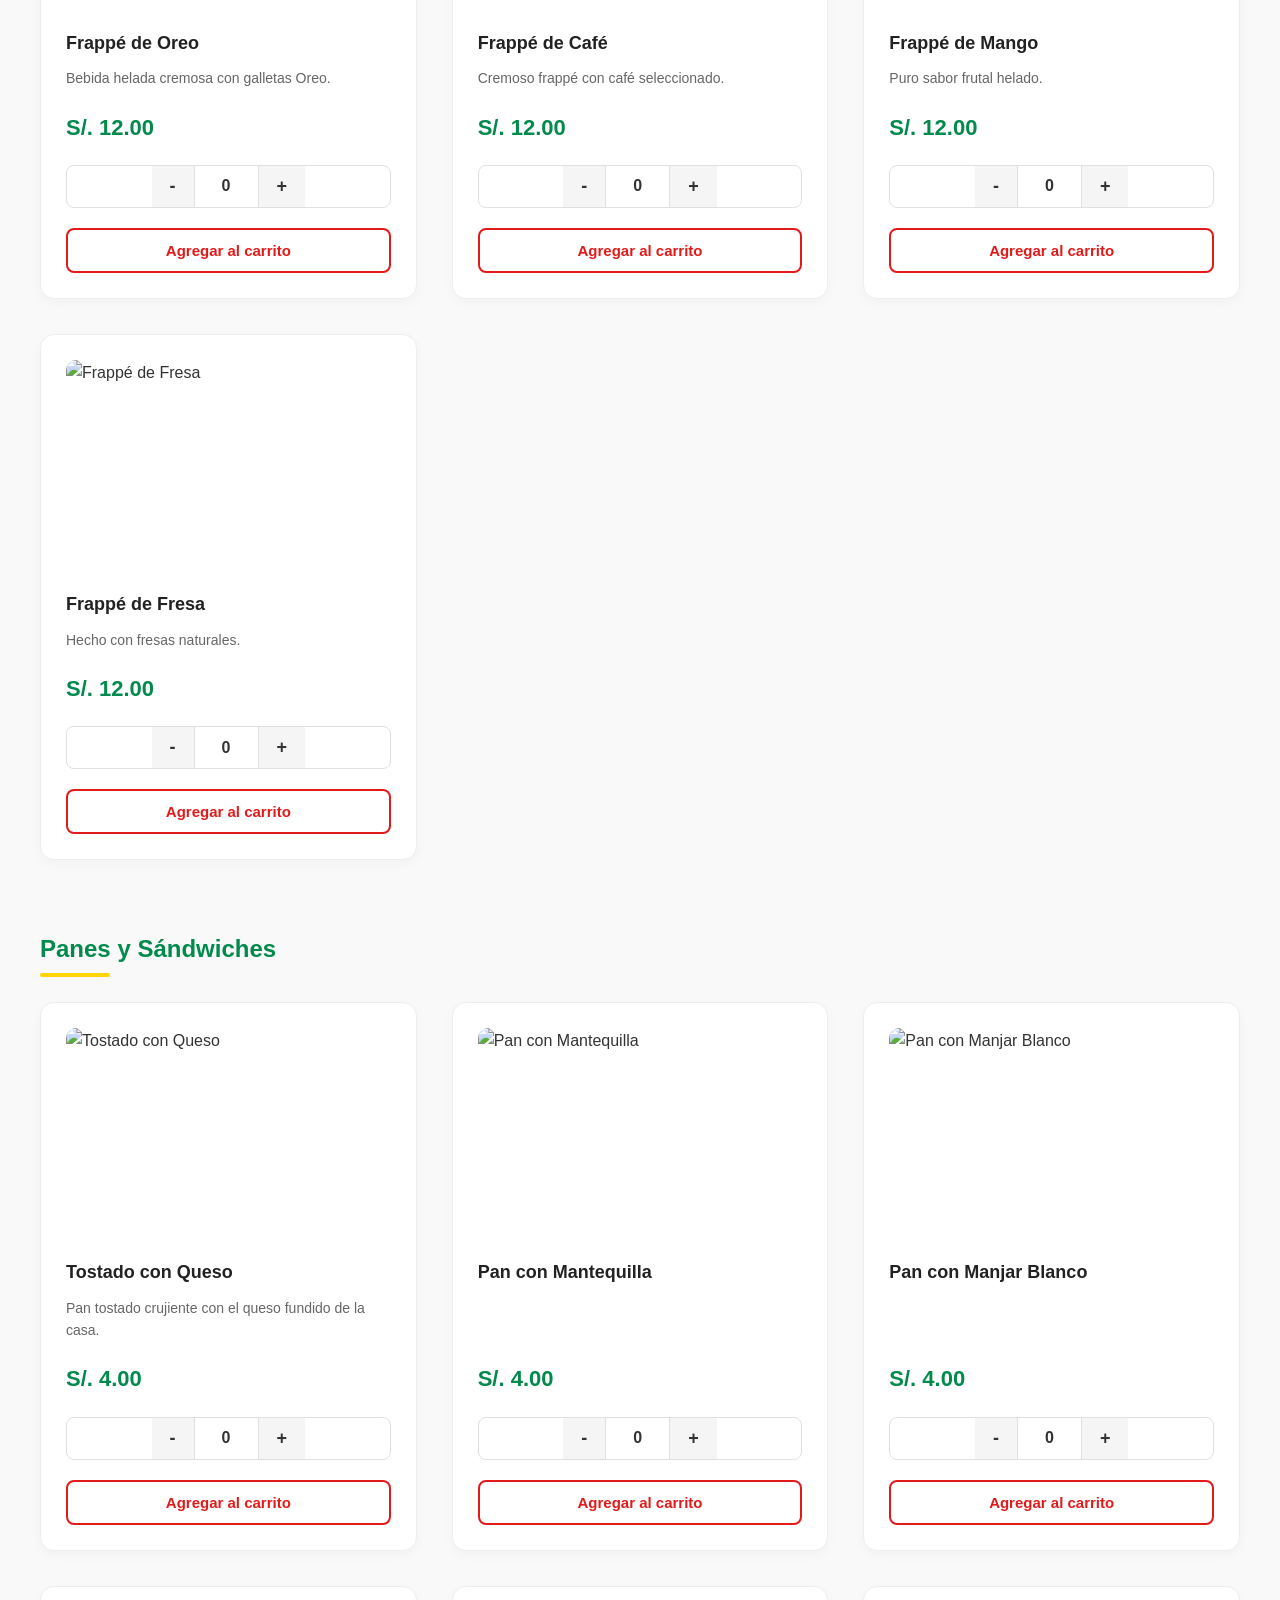
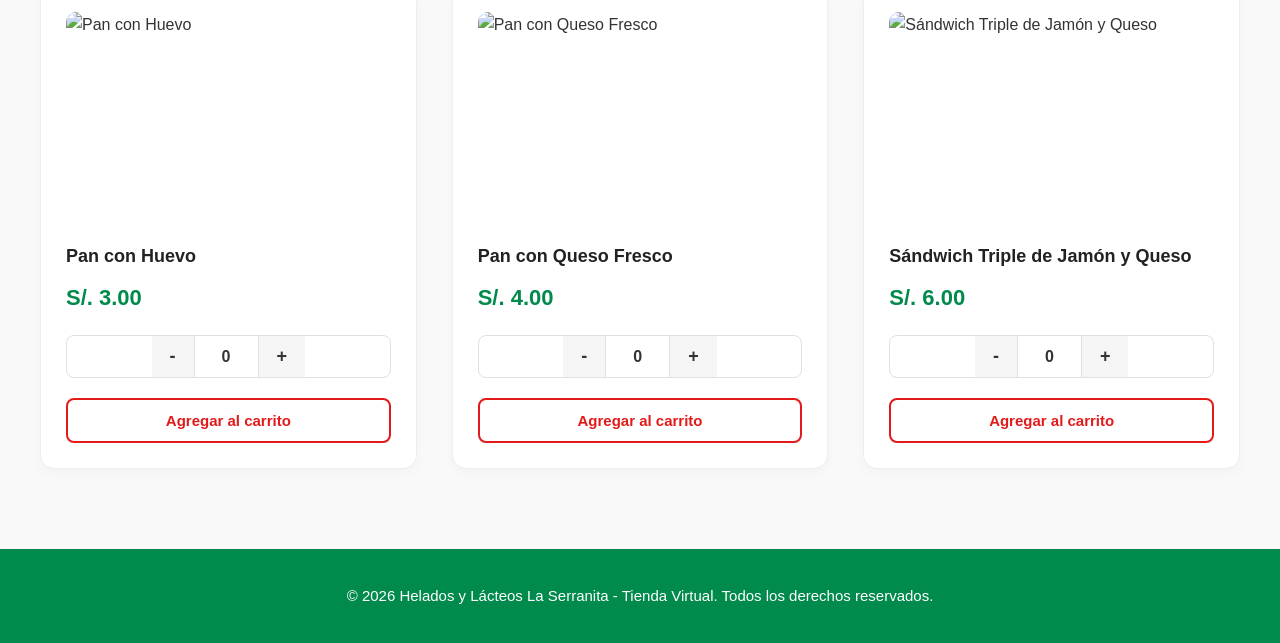
==== commit 33bc229e: "hl" ====
--- a/indice.html
+++ b/indice.html
@@ -26,7 +26,7 @@
             </ul>
         </nav>
         <div class="carrito-compras">
-            <button type="button">🛒 Mi Carrito (0)</button>
+            <button type="button" id="btn-abrir-carrito">🛒 Mi Carrito (0)</button>
         </div>
     </header>
 
@@ -36,63 +36,129 @@
             <h2>Quesos, Mantequillas y Manjares Artesanales</h2>
             <div class="grid-productos">
                 <article class="item-producto">
+                    <img src="imagenes/gordo.jpg" alt="Queso Gordo" class="img-producto">
                     <h3>Queso Gordo (1 kg)</h3>
                     <p>Queso fresco prensado pasteurizado.</p>
                     <p class="precio">S/. 32.00</p>
-                    <button type="button">Agregar al carrito</button>
-                </article>
-                <article class="item-producto">
+                    <div class="control-cantidad">
+                        <button type="button" class="btn-restar">-</button>
+                        <input type="number" class="input-cantidad" value="0" min="0">
+                        <button type="button" class="btn-sumar">+</button>
+                    </div>
+                    <button type="button" class="btn-agregar">Agregar al carrito</button>
+                </article>
+                <article class="item-producto">
+                    <img src="imagenes/queso-rocoto.jpg" alt="Queso Prensado con Rocoto y Huacatay" class="img-producto">
                     <h3>Queso Prensado con Rocoto y Huacatay (1/2 kg)</h3>
                     <p>Queso fresco prensado con finas especias.</p>
                     <p class="precio">S/. 18.00</p>
-                    <button type="button">Agregar al carrito</button>
-                </article>
-                <article class="item-producto">
+                    <div class="control-cantidad">
+                        <button type="button" class="btn-restar">-</button>
+                        <input type="number" class="input-cantidad" value="0" min="0">
+                        <button type="button" class="btn-sumar">+</button>
+                    </div>
+                    <button type="button" class="btn-agregar">Agregar al carrito</button>
+                </article>
+                <article class="item-producto">
+                    <img src="imagenes/queso-oregano.jpg" alt="Queso con Orégano" class="img-producto">
                     <h3>Queso con Orégano (1/2 kg)</h3>
                     <p>Queso fresco prensado con finas hierbas.</p>
                     <p class="precio">S/. 18.00</p>
-                    <button type="button">Agregar al carrito</button>
-                </article>
-                <article class="item-producto">
+                    <div class="control-cantidad">
+                        <button type="button" class="btn-restar">-</button>
+                        <input type="number" class="input-cantidad" value="0" min="0">
+                        <button type="button" class="btn-sumar">+</button>
+                    </div>
+                    <button type="button" class="btn-agregar">Agregar al carrito</button>
+                </article>
+                <article class="item-producto">
+                    <img src="imagenes/queso-tradicional.jpg" alt="Queso Fresco Tradicional" class="img-producto">
                     <h3>Queso Fresco Tradicional</h3>
                     <p class="precio">S/. 25.00</p>
-                    <button type="button">Agregar al carrito</button>
-                </article>
-                <article class="item-producto">
+                    <div class="control-cantidad">
+                        <button type="button" class="btn-restar">-</button>
+                        <input type="number" class="input-cantidad" value="0" min="0">
+                        <button type="button" class="btn-sumar">+</button>
+                    </div>
+                    <button type="button" class="btn-agregar">Agregar al carrito</button>
+                </article>
+                <article class="item-producto">
+                    <img src="imagenes/queso-paria.jpg" alt="Queso Paria Gourmet" class="img-producto">
                     <h3>Queso Paria Gourmet (1 kg)</h3>
                     <p class="precio">S/. 28.00</p>
-                    <button type="button">Agregar al carrito</button>
-                </article>
-                <article class="item-producto">
+                    <div class="control-cantidad">
+                        <button type="button" class="btn-restar">-</button>
+                        <input type="number" class="input-cantidad" value="0" min="0">
+                        <button type="button" class="btn-sumar">+</button>
+                    </div>
+                    <button type="button" class="btn-agregar">Agregar al carrito</button>
+                </article>
+                <article class="item-producto">
+                    <img src="imagenes/queso-gouda.jpg" alt="Queso Gouda Maduro" class="img-producto">
                     <h3>Queso Gouda Maduro (Por Molde)</h3>
                     <p class="precio">S/. 35.00</p>
-                    <button type="button">Agregar al carrito</button>
-                </article>
-                <article class="item-producto">
+                    <div class="control-cantidad">
+                        <button type="button" class="btn-restar">-</button>
+                        <input type="number" class="input-cantidad" value="0" min="0">
+                        <button type="button" class="btn-sumar">+</button>
+                    </div>
+                    <button type="button" class="btn-agregar">Agregar al carrito</button>
+                </article>
+                <article class="item-producto">
+                    <img src="imagenes/queso-andino.jpg" alt="Queso Andino Maduro" class="img-producto">
                     <h3>Queso Andino Maduro (Por Molde)</h3>
                     <p class="precio">S/. 35.00</p>
-                    <button type="button">Agregar al carrito</button>
-                </article>
-                <article class="item-producto">
+                    <div class="control-cantidad">
+                        <button type="button" class="btn-restar">-</button>
+                        <input type="number" class="input-cantidad" value="0" min="0">
+                        <button type="button" class="btn-sumar">+</button>
+                    </div>
+                    <button type="button" class="btn-agregar">Agregar al carrito</button>
+                </article>
+                <article class="item-producto">
+                    <img src="imagenes/queso-holandes.jpg" alt="Queso Holandés Maduro" class="img-producto">
                     <h3>Queso Holandés Maduro (Por Molde)</h3>
                     <p class="precio">S/. 35.00</p>
-                    <button type="button">Agregar al carrito</button>
-                </article>
-                <article class="item-producto">
+                    <div class="control-cantidad">
+                        <button type="button" class="btn-restar">-</button>
+                        <input type="number" class="input-cantidad" value="0" min="0">
+                        <button type="button" class="btn-sumar">+</button>
+                    </div>
+                    <button type="button" class="btn-agregar">Agregar al carrito</button>
+                </article>
+                <article class="item-producto">
+                    <img src="imagenes/mozzarella.jpg" alt="Queso Mozzarella en Bolas" class="img-producto">
                     <h3>Queso Mozzarella en Bolas</h3>
                     <p>Venta al peso (Presentaciones entre 200g y 300g).</p>
                     <p class="precio">S/. 7.50</p>
-                    <button type="button">Agregar al carrito</button>
-                </article>
-                <article class="item-producto">
+                    <div class="control-cantidad">
+                        <button type="button" class="btn-restar">-</button>
+                        <input type="number" class="input-cantidad" value="0" min="0">
+                        <button type="button" class="btn-sumar">+</button>
+                    </div>
+                    <button type="button" class="btn-agregar">Agregar al carrito</button>
+                </article>
+                <article class="item-producto">
+                    <img src="imagenes/mantequilla.jpg" alt="Mantequilla La Serranita" class="img-producto">
                     <h3>Mantequilla La Serranita (1/2 libra / 200g)</h3>
                     <p class="precio">S/. 15.00</p>
-                    <button type="button">Agregar al carrito</button>
-                </article>
-                <article class="item-producto">
+                    <div class="control-cantidad">
+                        <button type="button" class="btn-restar">-</button>
+                        <input type="number" class="input-cantidad" value="0" min="0">
+                        <button type="button" class="btn-sumar">+</button>
+                    </div>
+                    <button type="button" class="btn-agregar">Agregar al carrito</button>
+                </article>
+                <article class="item-producto">
+                    <img src="imagenes/manjar-blanco.jpg" alt="Manjar Blanco Tradicional" class="img-producto">
                     <h3>Manjar Blanco Tradicional (1/2 kg)</h3>
                     <p class="precio">S/. 12.00</p>
-                    <button type="button">Agregar al carrito</button>
+                    <div class="control-cantidad">
+                        <button type="button" class="btn-restar">-</button>
+                        <input type="number" class="input-cantidad" value="0" min="0">
+                        <button type="button" class="btn-sumar">+</button>
+                    </div>
+                    <button type="button" class="btn-agregar">Agregar al carrito</button>
                 </article>
             </div>
         </section>
@@ -101,34 +167,70 @@
             <h2>Yogures en Botella</h2>
             <div class="grid-productos">
                 <article class="item-producto">
+                    <img src="imagenes/yogurt-pina.jpg" alt="Yogurt Frutado de Piña" class="img-producto">
                     <h3>Yogurt Frutado de Piña</h3>
                     <p class="precio">S/. 15.00</p>
-                    <button type="button">Agregar al carrito</button>
-                </article>
-                <article class="item-producto">
+                    <div class="control-cantidad">
+                        <button type="button" class="btn-restar">-</button>
+                        <input type="number" class="input-cantidad" value="0" min="0">
+                        <button type="button" class="btn-sumar">+</button>
+                    </div>
+                    <button type="button" class="btn-agregar">Agregar al carrito</button>
+                </article>
+                <article class="item-producto">
+                    <img src="imagenes/yogurt-lucuma.jpg" alt="Yogurt Frutado de Lúcuma" class="img-producto">
                     <h3>Yogurt Frutado de Lúcuma</h3>
                     <p class="precio">S/. 15.00</p>
-                    <button type="button">Agregar al carrito</button>
-                </article>
-                <article class="item-producto">
+                    <div class="control-cantidad">
+                        <button type="button" class="btn-restar">-</button>
+                        <input type="number" class="input-cantidad" value="0" min="0">
+                        <button type="button" class="btn-sumar">+</button>
+                    </div>
+                    <button type="button" class="btn-agregar">Agregar al carrito</button>
+                </article>
+                <article class="item-producto">
+                    <img src="imagenes/yogurt-arandano.jpg" alt="Yogurt Frutado de Arándano" class="img-producto">
                     <h3>Yogurt Frutado de Arándano</h3>
                     <p class="precio">S/. 15.00</p>
-                    <button type="button">Agregar al carrito</button>
-                </article>
-                <article class="item-producto">
+                    <div class="control-cantidad">
+                        <button type="button" class="btn-restar">-</button>
+                        <input type="number" class="input-cantidad" value="0" min="0">
+                        <button type="button" class="btn-sumar">+</button>
+                    </div>
+                    <button type="button" class="btn-agregar">Agregar al carrito</button>
+                </article>
+                <article class="item-producto">
+                    <img src="imagenes/yogurt-fresa.jpg" alt="Yogurt Natural Sabor Fresa" class="img-producto">
                     <h3>Yogurt Natural Sabor Fresa</h3>
                     <p class="precio">S/. 10.00</p>
-                    <button type="button">Agregar al carrito</button>
-                </article>
-                <article class="item-producto">
+                    <div class="control-cantidad">
+                        <button type="button" class="btn-restar">-</button>
+                        <input type="number" class="input-cantidad" value="0" min="0">
+                        <button type="button" class="btn-sumar">+</button>
+                    </div>
+                    <button type="button" class="btn-agregar">Agregar al carrito</button>
+                </article>
+                <article class="item-producto">
+                    <img src="imagenes/yogurt-chirimoya.jpg" alt="Yogurt Natural Sabor Chirimoya" class="img-producto">
                     <h3>Yogurt Natural Sabor Chirimoya</h3>
                     <p class="precio">S/. 10.00</p>
-                    <button type="button">Agregar al carrito</button>
-                </article>
-                <article class="item-producto">
+                    <div class="control-cantidad">
+                        <button type="button" class="btn-restar">-</button>
+                        <input type="number" class="input-cantidad" value="0" min="0">
+                        <button type="button" class="btn-sumar">+</button>
+                    </div>
+                    <button type="button" class="btn-agregar">Agregar al carrito</button>
+                </article>
+                <article class="item-producto">
+                    <img src="imagenes/yogurt-natural.jpg" alt="Yogurt Puremente Natural" class="img-producto">
                     <h3>Yogurt Puremente Natural</h3>
                     <p class="precio">S/. 10.00</p>
-                    <button type="button">Agregar al carrito</button>
+                    <div class="control-cantidad">
+                        <button type="button" class="btn-restar">-</button>
+                        <input type="number" class="input-cantidad" value="0" min="0">
+                        <button type="button" class="btn-sumar">+</button>
+                    </div>
+                    <button type="button" class="btn-agregar">Agregar al carrito</button>
                 </article>
             </div>
         </section>
@@ -137,22 +239,40 @@
             <h2>Waffles con Helado</h2>
             <div class="grid-productos">
                 <article class="item-producto">
+                    <img src="imagenes/waffle-1bola.jpg" alt="Waffles con Helado (1 Bola)" class="img-producto">
                     <h3>Waffles con Helado (1 Bola)</h3>
                     <p>Acompañado de manjar blanco, rollo de chocolate y fudge.</p>
                     <p class="precio">S/. 10.00</p>
-                    <button type="button">Agregar al carrito</button>
-                </article>
-                <article class="item-producto">
+                    <div class="control-cantidad">
+                        <button type="button" class="btn-restar">-</button>
+                        <input type="number" class="input-cantidad" value="0" min="0">
+                        <button type="button" class="btn-sumar">+</button>
+                    </div>
+                    <button type="button" class="btn-agregar">Agregar al carrito</button>
+                </article>
+                <article class="item-producto">
+                    <img src="imagenes/waffle-2bolas.jpg" alt="Waffles con Helado (2 Bolas)" class="img-producto">
                     <h3>Waffles con Helado (2 Bolas)</h3>
                     <p>Acompañado de manjar blanco, rollo de chocolate y fudge.</p>
                     <p class="precio">S/. 14.00</p>
-                    <button type="button">Agregar al carrito</button>
-                </article>
-                <article class="item-producto">
+                    <div class="control-cantidad">
+                        <button type="button" class="btn-restar">-</button>
+                        <input type="number" class="input-cantidad" value="0" min="0">
+                        <button type="button" class="btn-sumar">+</button>
+                    </div>
+                    <button type="button" class="btn-agregar">Agregar al carrito</button>
+                </article>
+                <article class="item-producto">
+                    <img src="imagenes/waffle-frutas.jpg" alt="Waffles con Frutas y Helado" class="img-producto">
                     <h3>Waffles con Frutas y Helado (1 Bola)</h3>
                     <p>Elige tus frutas: fresa, papaya, piña o plátano.</p>
                     <p class="precio">S/. 12.00</p>
-                    <button type="button">Agregar al carrito</button>
+                    <div class="control-cantidad">
+                        <button type="button" class="btn-restar">-</button>
+                        <input type="number" class="input-cantidad" value="0" min="0">
+                        <button type="button" class="btn-sumar">+</button>
+                    </div>
+                    <button type="button" class="btn-agregar">Agregar al carrito</button>
                 </article>
             </div>
         </section>
@@ -161,10 +281,16 @@
             <h2>Banana Split</h2>
             <div class="grid-productos">
                 <article class="item-producto">
+                    <img src="imagenes/banana-split.jpg" alt="Banana Split Especial" class="img-producto">
                     <h3>Banana Split Especial</h3>
                     <p>Tres bolas de helado artesanal, plátano, crema chantillí, rollo de chocolate y fudge.</p>
                     <p class="precio">S/. 15.00</p>
-                    <button type="button">Agregar al carrito</button>
+                    <div class="control-cantidad">
+                        <button type="button" class="btn-restar">-</button>
+                        <input type="number" class="input-cantidad" value="0" min="0">
+                        <button type="button" class="btn-sumar">+</button>
+                    </div>
+                    <button type="button" class="btn-agregar">Agregar al carrito</button>
                 </article>
             </div>
         </section>
@@ -173,28 +299,52 @@
             <h2>Crepas</h2>
             <div class="grid-productos">
                 <article class="item-producto">
+                    <img src="imagenes/crepa-dulce.jpg" alt="Crepa Clásica Dulce" class="img-producto">
                     <h3>Crepa Clásica Dulce</h3>
                     <p>Con manjar blanco, fudge y crema chantillí.</p>
                     <p class="precio">S/. 10.00</p>
-                    <button type="button">Agregar al carrito</button>
-                </article>
-                <article class="item-producto">
+                    <div class="control-cantidad">
+                        <button type="button" class="btn-restar">-</button>
+                        <input type="number" class="input-cantidad" value="0" min="0">
+                        <button type="button" class="btn-sumar">+</button>
+                    </div>
+                    <button type="button" class="btn-agregar">Agregar al carrito</button>
+                </article>
+                <article class="item-producto">
+                    <img src="imagenes/crepa-salada.jpg" alt="Crepa Clásica Salada" class="img-producto">
                     <h3>Crepa Clásica Salada</h3>
                     <p>Con jamón, queso de la casa, mayonesa y orégano.</p>
                     <p class="precio">S/. 12.00</p>
-                    <button type="button">Agregar al carrito</button>
-                </article>
-                <article class="item-producto">
+                    <div class="control-cantidad">
+                        <button type="button" class="btn-restar">-</button>
+                        <input type="number" class="input-cantidad" value="0" min="0">
+                        <button type="button" class="btn-sumar">+</button>
+                    </div>
+                    <button type="button" class="btn-agregar">Agregar al carrito</button>
+                </article>
+                <article class="item-producto">
+                    <img src="imagenes/crepa-especial.jpg" alt="Crepa Especial" class="img-producto">
                     <h3>Crepa Especial</h3>
                     <p>Manjar blanco, fudge, fruta de la estación, chantillí y 2 toppings.</p>
                     <p class="precio">S/. 14.00</p>
-                    <button type="button">Agregar al carrito</button>
-                </article>
-                <article class="item-producto">
+                    <div class="control-cantidad">
+                        <button type="button" class="btn-restar">-</button>
+                        <input type="number" class="input-cantidad" value="0" min="0">
+                        <button type="button" class="btn-sumar">+</button>
+                    </div>
+                    <button type="button" class="btn-agregar">Agregar al carrito</button>
+                </article>
+                <article class="item-producto">
+                    <img src="imagenes/crepa-premium.jpg" alt="Crepa Premium" class="img-producto">
                     <h3>Crepa Premium</h3>
                     <p>Manjar, fudge, fruta, chantillí, 2 toppings y 1 bola de helado artesanal.</p>
                     <p class="precio">S/. 16.00</p>
-                    <button type="button">Agregar al carrito</button>
+                    <div class="control-cantidad">
+                        <button type="button" class="btn-restar">-</button>
+                        <input type="number" class="input-cantidad" value="0" min="0">
+                        <button type="button" class="btn-sumar">+</button>
+                    </div>
+                    <button type="button" class="btn-agregar">Agregar al carrito</button>
                 </article>
             </div>
         </section>
@@ -203,10 +353,16 @@
             <h2>Ensaladas de Fruta</h2>
             <div class="grid-productos">
                 <article class="item-producto">
+                    <img src="imagenes/ensalada-frutas.jpg" alt="Ensalada de Frutas de la Casa" class="img-producto">
                     <h3>Ensalada de Frutas de la Casa</h3>
                     <p>Papaya, plátano, manzana, uvas, piña, fresa, cereal, miel y algarrobina.</p>
                     <p class="precio">S/. 12.00</p>
-                    <button type="button">Agregar al carrito</button>
+                    <div class="control-cantidad">
+                        <button type="button" class="btn-restar">-</button>
+                        <input type="number" class="input-cantidad" value="0" min="0">
+                        <button type="button" class="btn-sumar">+</button>
+                    </div>
+                    <button type="button" class="btn-agregar">Agregar al carrito</button>
                 </article>
             </div>
         </section>
@@ -215,10 +371,16 @@
             <h2>Yogurt con Frutas</h2>
             <div class="grid-productos">
                 <article class="item-producto">
+                    <img src="imagenes/yogurt-frutas.jpg" alt="Yogurt con Frutas Frescas" class="img-producto">
                     <h3>Yogurt con Frutas Frescas</h3>
                     <p>Combinación de papaya, plátano y piña con tu sabor de yogurt favorito.</p>
                     <p class="precio">S/. 8.00</p>
-                    <button type="button">Agregar al carrito</button>
+                    <div class="control-cantidad">
+                        <button type="button" class="btn-restar">-</button>
+                        <input type="number" class="input-cantidad" value="0" min="0">
+                        <button type="button" class="btn-sumar">+</button>
+                    </div>
+                    <button type="button" class="btn-agregar">Agregar al carrito</button>
                 </article>
             </div>
         </section>
@@ -227,28 +389,52 @@
             <h2>Frappés</h2>
             <div class="grid-productos">
                 <article class="item-producto">
+                    <img src="imagenes/frappe-oreo.jpg" alt="Frappé de Oreo" class="img-producto">
                     <h3>Frappé de Oreo</h3>
                     <p>Bebida helada cremosa con galletas Oreo.</p>
                     <p class="precio">S/. 12.00</p>
-                    <button type="button">Agregar al carrito</button>
-                </article>
-                <article class="item-producto">
+                    <div class="control-cantidad">
+                        <button type="button" class="btn-restar">-</button>
+                        <input type="number" class="input-cantidad" value="0" min="0">
+                        <button type="button" class="btn-sumar">+</button>
+                    </div>
+                    <button type="button" class="btn-agregar">Agregar al carrito</button>
+                </article>
+                <article class="item-producto">
+                    <img src="imagenes/frappe-cafe.jpg" alt="Frappé de Café" class="img-producto">
                     <h3>Frappé de Café</h3>
                     <p>Cremoso frappé con café seleccionado.</p>
                     <p class="precio">S/. 12.00</p>
-                    <button type="button">Agregar al carrito</button>
-                </article>
-                <article class="item-producto">
+                    <div class="control-cantidad">
+                        <button type="button" class="btn-restar">-</button>
+                        <input type="number" class="input-cantidad" value="0" min="0">
+                        <button type="button" class="btn-sumar">+</button>
+                    </div>
+                    <button type="button" class="btn-agregar">Agregar al carrito</button>
+                </article>
+                <article class="item-producto">
+                    <img src="imagenes/frappe-mango.jpg" alt="Frappé de Mango" class="img-producto">
                     <h3>Frappé de Mango</h3>
                     <p>Puro sabor frutal helado.</p>
                     <p class="precio">S/. 12.00</p>
-                    <button type="button">Agregar al carrito</button>
-                </article>
-                <article class="item-producto">
+                    <div class="control-cantidad">
+                        <button type="button" class="btn-restar">-</button>
+                        <input type="number" class="input-cantidad" value="0" min="0">
+                        <button type="button" class="btn-sumar">+</button>
+                    </div>
+                    <button type="button" class="btn-agregar">Agregar al carrito</button>
+                </article>
+                <article class="item-producto">
+                    <img src="imagenes/frappe-fresa.jpg" alt="Frappé de Fresa" class="img-producto">
                     <h3>Frappé de Fresa</h3>
                     <p>Hecho con fresas naturales.</p>
                     <p class="precio">S/. 12.00</p>
-                    <button type="button">Agregar al carrito</button>
+                    <div class="control-cantidad">
+                        <button type="button" class="btn-restar">-</button>
+                        <input type="number" class="input-cantidad" value="0" min="0">
+                        <button type="button" class="btn-sumar">+</button>
+                    </div>
+                    <button type="button" class="btn-agregar">Agregar al carrito</button>
                 </article>
             </div>
         </section>
@@ -257,35 +443,71 @@
             <h2>Panes y Sándwiches</h2>
             <div class="grid-productos">
                 <article class="item-producto">
+                    <img src="imagenes/pan-queso.jpg" alt="Tostado con Queso" class="img-producto">
                     <h3>Tostado con Queso</h3>
                     <p>Pan tostado crujiente con el queso fundido de la casa.</p>
                     <p class="precio">S/. 4.00</p>
-                    <button type="button">Agregar al carrito</button>
-                </article>
-                <article class="item-producto">
+                    <div class="control-cantidad">
+                        <button type="button" class="btn-restar">-</button>
+                        <input type="number" class="input-cantidad" value="0" min="0">
+                        <button type="button" class="btn-sumar">+</button>
+                    </div>
+                    <button type="button" class="btn-agregar">Agregar al carrito</button>
+                </article>
+                <article class="item-producto">
+                    <img src="imagenes/pan-mantequilla.jpg" alt="Pan con Mantequilla" class="img-producto">
                     <h3>Pan con Mantequilla</h3>
                     <p class="precio">S/. 4.00</p>
-                    <button type="button">Agregar al carrito</button>
-                </article>
-                <article class="item-producto">
+                    <div class="control-cantidad">
+                        <button type="button" class="btn-restar">-</button>
+                        <input type="number" class="input-cantidad" value="0" min="0">
+                        <button type="button" class="btn-sumar">+</button>
+                    </div>
+                    <button type="button" class="btn-agregar">Agregar al carrito</button>
+                </article>
+                <article class="item-producto">
+                    <img src="imagenes/pan-manjar.jpg" alt="Pan con Manjar Blanco" class="img-producto">
                     <h3>Pan con Manjar Blanco</h3>
                     <p class="precio">S/. 4.00</p>
-                    <button type="button">Agregar al carrito</button>
-                </article>
-                <article class="item-producto">
+                    <div class="control-cantidad">
+                        <button type="button" class="btn-restar">-</button>
+                        <input type="number" class="input-cantidad" value="0" min="0">
+                        <button type="button" class="btn-sumar">+</button>
+                    </div>
+                    <button type="button" class="btn-agregar">Agregar al carrito</button>
+                </article>
+                <article class="item-producto">
+                    <img src="imagenes/pan-huevo.jpg" alt="Pan con Huevo" class="img-producto">
                     <h3>Pan con Huevo</h3>
                     <p class="precio">S/. 3.00</p>
-                    <button type="button">Agregar al carrito</button>
-                </article>
-                <article class="item-producto">
+                    <div class="control-cantidad">
+                        <button type="button" class="btn-restar">-</button>
+                        <input type="number" class="input-cantidad" value="0" min="0">
+                        <button type="button" class="btn-sumar">+</button>
+                    </div>
+                    <button type="button" class="btn-agregar">Agregar al carrito</button>
+                </article>
+                <article class="item-producto">
+                    <img src="imagenes/pan-quesofresco.jpg" alt="Pan con Queso Fresco" class="img-producto">
                     <h3>Pan con Queso Fresco</h3>
                     <p class="precio">S/. 4.00</p>
-                    <button type="button">Agregar al carrito</button>
-                </article>
-                <article class="item-producto">
+                    <div class="control-cantidad">
+                        <button type="button" class="btn-restar">-</button>
+                        <input type="number" class="input-cantidad" value="0" min="0">
+                        <button type="button" class="btn-sumar">+</button>
+                    </div>
+                    <button type="button" class="btn-agregar">Agregar al carrito</button>
+                </article>
+                <article class="item-producto">
+                    <img src="imagenes/sandwich-triple.jpg" alt="Sándwich Triple de Jamón y Queso" class="img-producto">
                     <h3>Sándwich Triple de Jamón y Queso</h3>
                     <p class="precio">S/. 6.00</p>
-                    <button type="button">Agregar al carrito</button>
+                    <div class="control-cantidad">
+                        <button type="button" class="btn-restar">-</button>
+                        <input type="number" class="input-cantidad" value="0" min="0">
+                        <button type="button" class="btn-sumar">+</button>
+                    </div>
+                    <button type="button" class="btn-agregar">Agregar al carrito</button>
                 </article>
             </div>
         </section>
@@ -294,7 +516,24 @@
 
     <footer>
         <p>&copy; 2026 Helados y Lácteos La Serranita - Tienda Virtual. Todos los derechos reservados.</p>
+
     </footer>
+
+    <div id="overlay-modal" class="oculto"></div>
+    <div id="modal-carrito" class="oculto">
+        <div class="cabecera-modal">
+            <h2>🛒 Tu Pedido</h2>
+            <button id="btn-cerrar-modal">&times;</button>
+        </div>
+        <div id="lista-productos-modal">
+            </div>
+        <div class="footer-modal">
+            <h3 class="total-texto">Total a Pagar: <span id="total-modal">S/. 0.00</span></h3>
+            <button id="btn-confirmar-compra">Proceder al pago</button>
+        </div>
+    </div>
+
+    <script src="app.js"></script>
 
 </body>
 </html>
--- a/estilos.css
+++ b/estilos.css
@@ -1,83 +1,104 @@
 /* ==========================================================================
-   1. CONFIGURACIÓN GENERAL Y VARIABLES DE COLOR
-   ========================================================================== */
-:root {
-    --color-principal-rojo: #E31A1A;   /* Rojo del logo */
-    --color-secundario-verde: #008A4B; /* Verde del logo */
-    --color-acento-amarillo: #FFD400;  /* Amarillo del logo */
-    --color-fondo-gris: #F9F9F9;       /* Fondo suave para la web */
-    --color-texto-oscuro: #333333;     /* Texto legible */
-    --fuente-principal: 'Segoe UI', Tahoma, Geneva, Verdana, sans-serif;
-}
-
+   1. CONFIGURACIÓN GENERAL
+   ========================================================================== */
 * {
     margin: 0;
     padding: 0;
     box-sizing: border-box;
 }
 
+html {
+    /* Ajustado para el nuevo tamaño de cabecera más amplia */
+    scroll-padding-top: 210px; 
+    scroll-behavior: smooth; 
+}
+
 body {
-    font-family: var(--fuente-principal);
-    background-color: var(--color-fondo-gris);
-    color: var(--color-texto-oscuro);
+    font-family: 'Segoe UI', Tahoma, Geneva, Verdana, sans-serif;
+    background-color: #F9F9F9;
+    color: #333333;
     line-height: 1.6;
 }
 
 /* ==========================================================================
-   2. CABECERA (HEADER) Y NAVEGACIÓN
+   2. CABECERA (HEADER) Y NAVEGACIÓN (COMPUTADORAS)
    ========================================================================== */
 header {
     background-color: #FFFFFF;
-    box-shadow: 0 4px 10px rgba(0,0,0,0.08);
+    box-shadow: 0 4px 12px rgba(0,0,0,0.06);
     position: sticky;
     top: 0;
     z-index: 1000;
-    padding: 15px 5%;
-    display: flex;
-    justify-content: space-between;
+    /* Margen interno más amplio para dar aire al diseño */
+    padding: 25px 8%; 
+    
+    display: grid;
+    grid-template-areas: 
+        "logo    categorias"
+        "carrito categorias";
+    grid-template-columns: auto 1fr;
     align-items: center;
-    flex-wrap: wrap;
+    gap: 15px 50px; /* Mayor separación entre elementos */
+}
+
+.logo {
+    grid-area: logo;
+    flex-shrink: 0;
 }
 
 .logo h1 {
-    color: var(--color-principal-rojo);
-    font-size: 24px;
+    color: #E31A1A;
+    font-size: 26px;
     font-weight: 800;
     text-transform: uppercase;
     letter-spacing: 1px;
-    border-bottom: 3px solid var(--color-acento-amarillo);
+    border-bottom: 3px solid #FFD400;
+    display: inline-block;
+}
+
+nav {
+    grid-area: categorias;
 }
 
 nav ul {
     display: flex;
     list-style: none;
-    gap: 20px;
-    flex-wrap: wrap;
+    gap: 24px; /* Más espacio entre opciones de menú */
+    justify-content: flex-start;
+    flex-wrap: wrap; /* Si son muchas categorías en PC, bajan ordenadamente */
+}
+
+nav ul li {
+    white-space: nowrap;
 }
 
 nav ul li a {
     text-decoration: none;
-    color: var(--color-texto-oscuro);
+    color: #333333;
     font-weight: 600;
-    font-size: 15px;
-    padding: 8px 12px;
-    border-radius: 5px;
+    font-size: 16px;
+    padding: 10px 20px; /* Sombreado más grande y cómodo */
+    border-radius: 25px; /* Bordes redondeados perfectos */
     transition: all 0.3s ease;
 }
 
-/* Efecto al pasar el mouse por el menú */
 nav ul li a:hover {
     color: #FFFFFF;
-    background-color: var(--color-secundario-verde);
-}
-
-/* Botón del Carrito */
+    background-color: #008A4B;
+}
+
+.carrito-compras {
+    grid-area: carrito;
+    justify-self: start;
+}
+
 .carrito-compras button {
-    background-color: var(--color-principal-rojo);
+    background-color: #E31A1A;
     color: #FFFFFF;
     border: none;
-    padding: 10px 20px;
+    padding: 10px 22px; /* Botón un poco más grande y estilizado */
     font-weight: bold;
+    font-size: 15px;
     border-radius: 25px;
     cursor: pointer;
     transition: transform 0.2s ease, background-color 0.3s ease;
@@ -89,44 +110,41 @@
 }
 
 /* ==========================================================================
-   3. SECCIONES Y CONTENEDOR DE PRODUCTOS (GRID)
+   3. SECCIONES Y CONTENEDOR DE PRODUCTOS
    ========================================================================== */
 main {
-    max-width: 1200px;
-    margin: 30px auto;
-    padding: 0 20px;
+    max-width: 1300px; /* Contenedor general más amplio */
+    margin: 50px auto; /* Más separación vertical entre la cabecera y el contenido */
+    padding: 0 40px;   /* Mayor margen a los costados en pantallas grandes */
 }
 
 section {
-    margin-bottom: 50px;
-    scroll-margin-top: 100px; /* Evita que el menú fijo tape el título al hacer clic */
+    margin-bottom: 70px; /* Más separación entre bloques de categorías */
 }
 
 section h2 {
-    color: var(--color-secundario-verde);
-    font-size: 22px;
-    margin-bottom: 20px;
+    color: #008A4B;
+    font-size: 24px;
+    margin-bottom: 25px;
     position: relative;
-    padding-bottom: 5px;
-}
-
-/* Línea decorativa verde debajo de cada título de categoría */
+    padding-bottom: 8px;
+}
+
 section h2::after {
     content: '';
     position: absolute;
     bottom: 0;
     left: 0;
-    width: 60px;
+    width: 70px;
     height: 4px;
-    background-color: var(--color-acento-amarillo);
+    background-color: #FFD400;
     border-radius: 2px;
 }
 
-/* Rejilla inteligente que se adapta sola al tamaño de pantalla */
 .grid-productos {
     display: grid;
     grid-template-columns: repeat(auto-fill, minmax(280px, 1fr));
-    gap: 25px;
+    gap: 35px; /* Más espacio de separación entre tarjetas de productos */
 }
 
 /* ==========================================================================
@@ -134,9 +152,9 @@
    ========================================================================== */
 .item-producto {
     background-color: #FFFFFF;
-    border-radius: 12px;
-    padding: 20px;
-    box-shadow: 0 4px 6px rgba(0,0,0,0.03);
+    border-radius: 14px;
+    padding: 25px; /* Más aire interno dentro del producto */
+    box-shadow: 0 4px 12px rgba(0,0,0,0.03);
     border: 1px solid #EEEEEE;
     display: flex;
     flex-direction: column;
@@ -145,46 +163,105 @@
 }
 
 .item-producto:hover {
-    transform: translateY(-5px);
-    box-shadow: 0 8px 15px rgba(0,0,0,0.1);
+    transform: translateY(-6px);
+    box-shadow: 0 12px 20px rgba(0,0,0,0.08);
+}
+
+.img-producto {
+    width: 100%;
+    height: 210px;
+    object-fit: cover;
+    border-radius: 10px;
+    margin-bottom: 20px;
 }
 
 .item-producto h3 {
-    font-size: 17px;
+    font-size: 18px;
     color: #222222;
-    margin-bottom: 8px;
+    margin-bottom: 10px;
 }
 
 .item-producto p {
     font-size: 14px;
     color: #666666;
-    margin-bottom: 15px;
-}
-
-/* Estilo para el precio destacado */
+    margin-bottom: 20px;
+}
+
 .item-producto .precio {
-    font-size: 20px;
-    color: var(--color-secundario-verde);
+    font-size: 22px;
+    color: #008A4B;
     font-weight: 700;
-    margin-top: auto; /* Empuja el precio y botón al fondo de la tarjeta */
-    margin-bottom: 15px;
-}
-
-/* Botón de agregar de la tarjeta */
-.item-producto button {
+    margin-top: auto;
+    margin-bottom: 20px;
+}
+
+.control-cantidad {
+    display: flex;
+    justify-content: center;
+    align-items: stretch;
+    border: 1px solid #e0e0e0;
+    border-radius: 8px;
+    overflow: hidden;
+    padding: 0;
+    gap: 0;
+    margin-bottom: 20px;
+}
+
+.control-cantidad button,
+.control-cantidad input {
+    margin: 0;
+    border: none;
+    height: 100%;
+}
+
+.control-cantidad button {
+    background-color: #f5f5f5;
+    color: #333;
+    padding: 10px 18px;
+    font-size: 18px;
+    font-weight: bold;
+    cursor: pointer;
+    transition: background-color 0.2s;
+}
+
+.control-cantidad button:hover {
+    background-color: #e0e0e0;
+}
+
+.control-cantidad input {
+    width: 65px;
+    text-align: center;
+    background-color: #FFFFFF;
+    border-left: 1px solid #e0e0e0;
+    border-right: 1px solid #e0e0e0;
+    font-size: 16px;
+    font-weight: bold;
+    padding: 10px 0;
+    color: #333;
+    -moz-appearance: textfield; 
+}
+
+.control-cantidad input::-webkit-outer-spin-button,
+.control-cantidad input::-webkit-inner-spin-button {
+    -webkit-appearance: none;
+    margin: 0;
+}
+
+.item-producto .btn-agregar {
     background-color: transparent;
-    color: var(--color-principal-rojo);
-    border: 2px solid var(--color-principal-rojo);
-    padding: 10px;
+    color: #E31A1A;
+    border: 2px solid #E31A1A;
+    padding: 12px;
     font-weight: 700;
-    border-radius: 6px;
+    font-size: 15px;
+    border-radius: 8px;
     cursor: pointer;
     width: 100%;
     transition: all 0.3s ease;
 }
 
-.item-producto button:hover {
-    background-color: var(--color-principal-rojo);
+.item-producto .btn-agregar:hover {
+    background-color: #E31A1A;
     color: #FFFFFF;
 }
 
@@ -192,10 +269,217 @@
    5. PIE DE PÁGINA (FOOTER)
    ========================================================================== */
 footer {
-    background-color: var(--color-secundario-verde);
+    background-color: #008A4B;
     color: #FFFFFF;
     text-align: center;
-    padding: 25px;
-    margin-top: 50px;
+    padding: 35px;
+    margin-top: 80px;
+    font-size: 15px;
+}
+
+/* ==========================================================================
+   6. CARRITO MODAL E INTERNOS
+   ========================================================================== */
+#overlay-modal {
+    position: fixed;
+    top: 0;
+    left: 0;
+    width: 100%;
+    height: 100%;
+    background-color: rgba(0, 0, 0, 0.6);
+    z-index: 1001;
+    transition: opacity 0.3s ease;
+}
+
+#modal-carrito {
+    position: fixed;
+    top: 50%;
+    left: 50%;
+    transform: translate(-50%, -50%);
+    background-color: #FFF;
+    width: 92%;
+    max-width: 500px;
+    border-radius: 16px;
+    padding: 30px;
+    z-index: 1002;
+    box-shadow: 0 15px 35px rgba(0, 0, 0, 0.2);
+    display: flex;
+    flex-direction: column;
+    max-height: 85vh; 
+}
+
+.oculto {
+    display: none !important;
+}
+
+.cabecera-modal {
+    display: flex;
+    justify-content: space-between;
+    align-items: center;
+    border-bottom: 2px solid #EEEEEE;
+    padding-bottom: 15px;
+    margin-bottom: 20px;
+}
+
+.cabecera-modal h2 {
+    color: #008A4B;
+    font-size: 22px;
+}
+
+#btn-cerrar-modal {
+    background: none;
+    border: none;
+    font-size: 32px;
+    color: #999;
+    cursor: pointer;
+    line-height: 1;
+}
+
+#btn-cerrar-modal:hover {
+    color: #E31A1A;
+}
+
+#lista-productos-modal {
+    overflow-y: auto;
+    flex-grow: 1;
+    margin-bottom: 20px;
+}
+
+.footer-modal {
+    border-top: 2px solid #EEEEEE;
+    padding-top: 20px;
+    text-align: right;
+}
+
+.total-texto {
+    font-size: 20px;
+    color: #333;
+    margin-bottom: 20px;
+}
+
+#total-modal {
+    color: #008A4B;
+    font-weight: 800;
+}
+
+#btn-confirmar-compra {
+    background-color: #E31A1A;
+    color: #FFF;
+    border: none;
+    padding: 14px 25px;
+    font-size: 17px;
+    font-weight: bold;
+    border-radius: 8px;
+    cursor: pointer;
+    width: 100%;
+    transition: background-color 0.3s;
+}
+
+#btn-confirmar-compra:hover {
+    background-color: #B51212;
+}
+
+.carrito-item {
+    display: flex;
+    justify-content: space-between;
+    margin-bottom: 15px;
+    border-bottom: 1px solid #EEEEEE;
+    padding-bottom: 10px;
+}
+
+.carrito-item-info strong {
+    display: block;
+    margin-bottom: 4px;
+}
+
+.carrito-item-detalles {
+    color: #666666;
     font-size: 14px;
+}
+
+.carrito-item-subtotal {
+    font-weight: bold;
+    color: #008A4B;
+    font-size: 17px;
+    align-self: center;
+}
+
+/* ==========================================================================
+   7. MEDIA QUERIES (ESTADOS RESPONSIVE PARA DISPOSITIVOS MÓVILES)
+   ========================================================================== */
+@media (max-width: 992px) {
+    header {
+        padding: 20px 5%;
+        gap: 15px 30px;
+    }
+    main {
+        padding: 0 25px;
+        margin: 40px auto;
+    }
+}
+
+@media (max-width: 768px) {
+    html {
+        /* Reajuste de salto automático para pantallas pequeñas */
+        scroll-padding-top: 195px; 
+    }
+
+    header {
+        /* Estructura móvil compacta */
+        grid-template-areas: 
+            "logo    carrito"
+            "categorias categorias";
+        grid-template-columns: 1fr auto;
+        gap: 20px 10px;
+        padding: 15px 5%;
+    }
+
+    .logo h1 {
+        font-size: 22px;
+    }
+
+    .carrito-compras {
+        justify-self: end;
+    }
+
+    .carrito-compras button {
+        padding: 8px 16px;
+        font-size: 14px;
+    }
+
+    /* BARRA DE MENÚ 100% RESPONSIVE EN MÓVIL */
+    nav {
+        width: 100%;
+    }
+
+    nav ul {
+        display: grid;
+        /* Crea columnas que se adaptan solas al ancho del celular sin romperse */
+        grid-template-columns: repeat(auto-fit, minmax(120px, 1fr)); 
+        gap: 10px;
+        justify-content: center;
+    }
+
+    nav ul li {
+        width: 100%;
+    }
+
+    nav ul li a {
+        display: block;
+        text-align: center;
+        padding: 8px 10px;
+        font-size: 13px;
+        border-radius: 12px;
+        background-color: #F5F5F5; /* Fondo sutil para identificar los botones del menú */
+    }
+
+    /* REJILLA DE PRODUCTOS RESPONSIVE */
+    .grid-productos {
+        grid-template-columns: 1fr; /* Una sola columna fluida en celulares */
+        gap: 25px;
+    }
+    
+    .img-producto {
+        height: 190px;
+    }
 }
